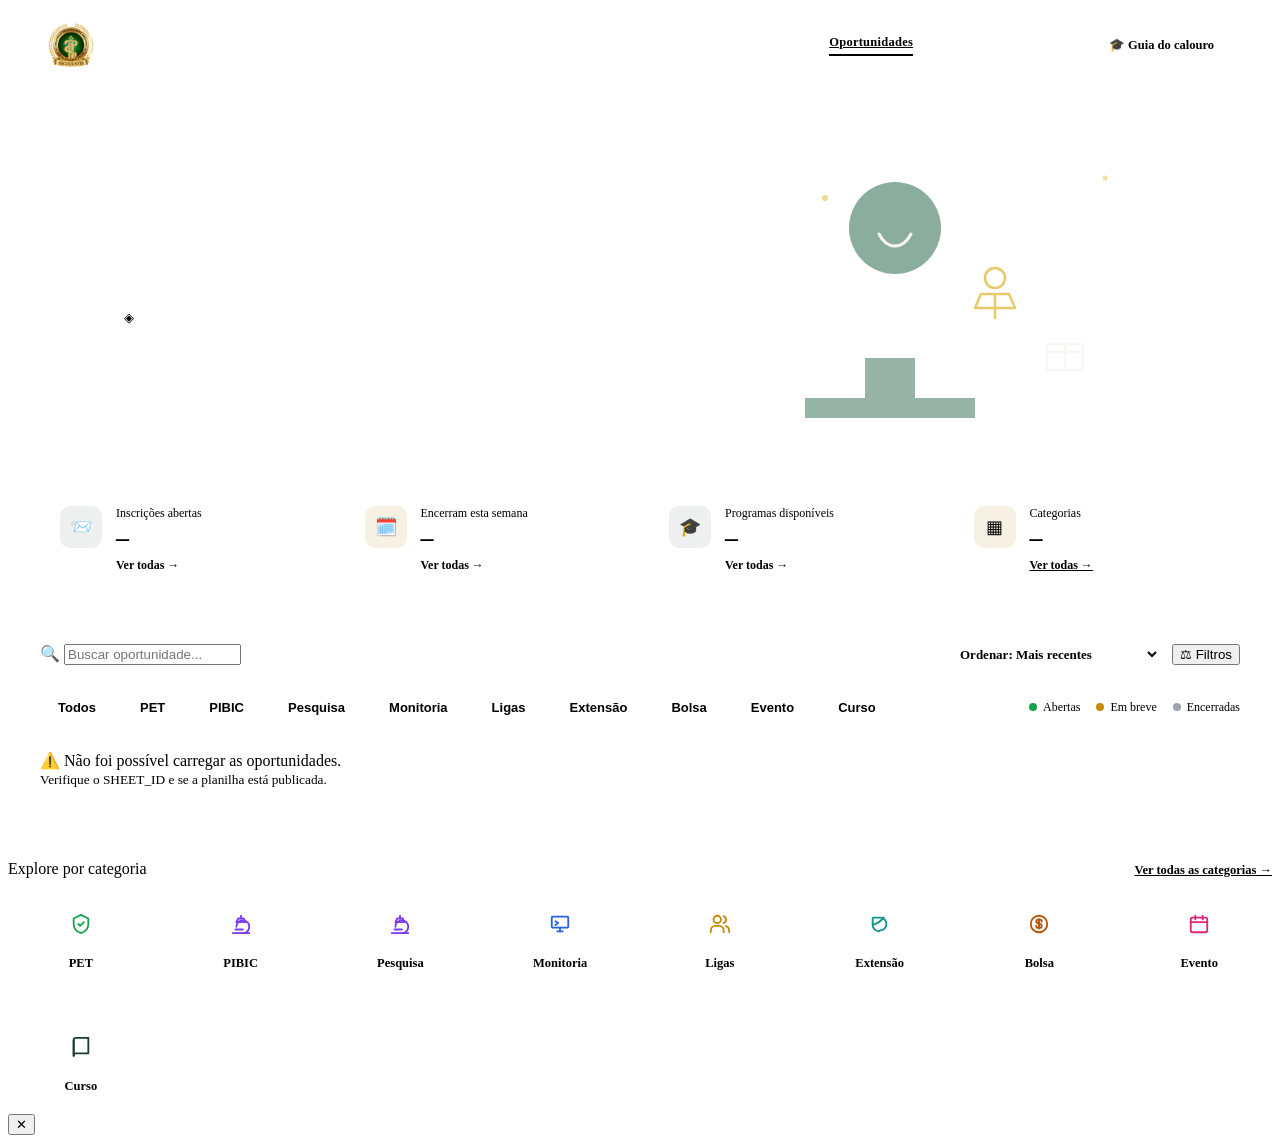
==== index.html @ e2563f4b "Rename oportunidades.html to index.html" ====
<!DOCTYPE html>
<html lang="pt-BR">
<head>
  <meta charset="UTF-8">
  <meta name="viewport" content="width=device-width, initial-scale=1.0">
  <title>Oportunidades – DAMAS</title>
  <link rel="preconnect" href="https://fonts.googleapis.com">
  <link href="https://fonts.googleapis.com/css2?family=Playfair+Display:wght@700&family=Inter:wght@400;500;600;700;800&display=swap" rel="stylesheet">
  <link rel="stylesheet" href="style.css">
  <link rel="stylesheet" href="oportunidades.css">
</head>
<body>

<!-- TOPO -->
<header class="topbar">
  <div class="topbar-marca">
    <img src="brasao.png" alt="Brasão DAMAS" class="topbar-logo-img">
    <div>
      <div class="topbar-nome">DIRETÓRIO ACADÊMICO<br>DE MEDICINA</div>
      <div class="topbar-sub">DR. ALEXANDRE SALES</div>
    </div>
  </div>
  <nav class="topbar-nav">
    <a href="#">Início</a>
    <a href="#">Sobre</a>
    <a href="#">Ligas</a>
    <a href="#">Monitoria</a>
    <a href="#">Extensão</a>
    <a href="#">Pesquisa</a>
    <a href="#">Eventos</a>
    <a href="#" class="ativo">Oportunidades</a>
    <a href="#">Contato</a>
  </nav>
  <button class="topbar-btn">🎓 Guia do calouro</button>
</header>

<!-- HERO -->
<section class="opp-hero">
  <div class="opp-hero-texto">
    <h1>Oportunidades</h1>
    <div class="opp-hero-linha"><span>◈</span></div>
    <p>Descubra oportunidades que impulsionam sua formação acadêmica. Encontre programas, processos seletivos e iniciativas para aprender, pesquisar, ensinar e transformar.</p>
  </div>
  <div class="opp-hero-arte" aria-hidden="true">
    <svg viewBox="0 0 420 320" class="opp-hero-svg">
      <circle cx="80" cy="60" r="3" fill="#E8C96A" opacity=".7"/>
      <circle cx="360" cy="40" r="2.5" fill="#E8C96A" opacity=".6"/>
      <circle cx="380" cy="140" r="2" fill="#fff" opacity=".4"/>
      <circle cx="40" cy="200" r="2" fill="#fff" opacity=".4"/>
      <path d="M60 260 h60 v-40 h50 v40 h60 v20 h-170 z" fill="#2D6A4F" opacity=".5"/>
      <g transform="translate(150,90)">
        <circle cx="0" cy="0" r="46" fill="#2D6A4F" opacity=".55"/>
        <path d="M-16 6c4 8 10 12 16 12s12-4 16-12" stroke="#F8F6F1" stroke-width="3" fill="none" stroke-linecap="round"/>
      </g>
      <g transform="translate(250,150)" stroke="#E8C96A" stroke-width="2.5" fill="none" stroke-linecap="round" stroke-linejoin="round">
        <path d="M0 30 V6 M-14 6 h28 M-14 6 l-6 14 h40 l-6-14"/>
        <circle cx="0" cy="-10" r="10"/>
      </g>
      <g transform="translate(320,220)" stroke="#F8F6F1" stroke-width="2.5" fill="none" stroke-linecap="round" stroke-linejoin="round" opacity=".85">
        <rect x="-18" y="-14" width="36" height="26" rx="2"/>
        <path d="M-18 -6 h36 M0 -14 v26"/>
      </g>
    </svg>
  </div>
</section>

<!-- ESTATÍSTICAS -->
<div class="opp-stats">
  <div class="opp-stat">
    <div class="opp-stat-icon opp-stat-icon--verde">📨</div>
    <div class="opp-stat-body">
      <div class="opp-stat-label">Inscrições abertas</div>
      <div class="opp-stat-valor" id="stat-abertas">–</div>
      <a class="opp-stat-link" onclick="filtrarStatusChip('aberto')">Ver todas →</a>
    </div>
  </div>
  <div class="opp-stat">
    <div class="opp-stat-icon opp-stat-icon--dourado">🗓️</div>
    <div class="opp-stat-body">
      <div class="opp-stat-label">Encerram esta semana</div>
      <div class="opp-stat-valor" id="stat-semana">–</div>
      <a class="opp-stat-link" onclick="filtrarStatusChip('aberto')">Ver todas →</a>
    </div>
  </div>
  <div class="opp-stat">
    <div class="opp-stat-icon opp-stat-icon--verde">🎓</div>
    <div class="opp-stat-body">
      <div class="opp-stat-label">Programas disponíveis</div>
      <div class="opp-stat-valor" id="stat-total">–</div>
      <a class="opp-stat-link" onclick="limparFiltros()">Ver todas →</a>
    </div>
  </div>
  <div class="opp-stat">
    <div class="opp-stat-icon opp-stat-icon--dourado">▦</div>
    <div class="opp-stat-body">
      <div class="opp-stat-label">Categorias</div>
      <div class="opp-stat-valor" id="stat-categorias">–</div>
      <a class="opp-stat-link" href="#opp-categorias">Ver todas →</a>
    </div>
  </div>
</div>

<!-- SEÇÃO PRINCIPAL -->
<section class="opp-section">

  <!-- BUSCA -->
  <div class="opp-busca-row">
    <div class="busca-wrap opp-busca-wrap">
      <span class="busca-icon">🔍</span>
      <input class="busca-input" id="opp-busca-input" type="text" placeholder="Buscar oportunidade..." oninput="filtrarOportunidades()">
    </div>
    <div class="opp-ordenar-wrap">
      <select id="opp-ordenar" class="opp-ordenar" onchange="filtrarOportunidades()">
        <option value="recentes">Ordenar: Mais recentes</option>
        <option value="prazo">Ordenar: Prazo mais próximo</option>
        <option value="az">Ordenar: A–Z</option>
      </select>
    </div>
    <button class="btn-filtros" id="opp-btn-filtros" onclick="alternarFiltrosAvancados()">
      ⚖ Filtros
    </button>
  </div>

  <!-- CHIPS DE CATEGORIA -->
  <div class="opp-chips-row">
    <div class="opp-chips" id="opp-chips"></div>
    <div class="opp-legenda">
      <span><i class="dot dot-aberto"></i>Abertas</span>
      <span><i class="dot dot-breve"></i>Em breve</span>
      <span><i class="dot dot-encerrado"></i>Encerradas</span>
    </div>
  </div>

  <!-- LISTA -->
  <div class="opp-lista" id="opp-lista">
    <div class="loading-wrap">
      <div class="spinner"></div>
      <span>Carregando oportunidades...</span>
    </div>
  </div>

  <!-- VER TODAS -->
  <div class="ver-todas-wrap" id="opp-ver-todas-wrap" style="display:none">
    <button class="btn-ver-todas" onclick="verTodasOportunidades()">Ver todas as oportunidades →</button>
  </div>

</section>

<!-- EXPLORAR POR CATEGORIA -->
<section class="acesso-section" id="opp-categorias">
  <div class="opp-categorias-topo">
    <div>
      <div class="acesso-titulo">Explore por categoria</div>
      <div class="acesso-linha"></div>
    </div>
    <a class="opp-categorias-link" href="#" onclick="limparFiltros();return false;">Ver todas as categorias →</a>
  </div>
  <div class="opp-categorias-grid" id="opp-categorias-grid"></div>
</section>

<!-- MODAL -->
<div class="modal-overlay" id="opp-modal-overlay" onclick="if(event.target===this)fecharModalOpp()">
  <div class="modal">
    <button class="modal-close" onclick="fecharModalOpp()">✕</button>
    <div id="opp-modal-content"></div>
  </div>
</div>

<script src="oportunidades.js"></script>
</body>
</html>
---- oportunidades.css ----
/* ============================================
   OPORTUNIDADES – DAMAS
   Usa as mesmas variáveis definidas em style.css
   (--verde, --dourado, --fundo, --branco, etc.)
============================================ */

/* ── TOPO / NAVEGAÇÃO ── */
.topbar {
  background: var(--verde);
  display: flex;
  align-items: center;
  justify-content: space-between;
  gap: 24px;
  padding: 14px 40px;
}
.topbar-marca { display: flex; align-items: center; gap: 12px; }
.topbar-logo-img { height: 46px; width: auto; flex-shrink: 0; }
.topbar-nome { font-family: var(--font-d); font-size: 12px; color: #fff; line-height: 1.25; }
.topbar-sub { font-size: 8px; color: rgba(255,255,255,.5); letter-spacing: .07em; margin-top: 2px; }
.topbar-nav { display: flex; align-items: center; gap: 26px; flex-wrap: wrap; }
.topbar-nav a {
  font-size: 12.5px; font-weight: 600; color: rgba(255,255,255,.65);
  letter-spacing: .02em; padding-bottom: 4px; border-bottom: 2px solid transparent;
  transition: color .15s, border-color .15s;
}
.topbar-nav a:hover { color: #fff; }
.topbar-nav a.ativo { color: var(--dourado); border-color: var(--dourado); }
.topbar-btn {
  flex-shrink: 0; display: flex; align-items: center; gap: 8px;
  background: var(--dourado); color: var(--verde);
  font-family: var(--font); font-size: 12.5px; font-weight: 700;
  border: none; border-radius: 8px; padding: 10px 18px; cursor: pointer;
  white-space: nowrap; transition: background .15s;
}
.topbar-btn:hover { background: var(--dourado-claro); }

/* ── HERO ── */
.opp-hero {
  background: var(--verde);
  display: grid;
  grid-template-columns: 1.15fr 1fr;
  align-items: center;
  gap: 40px;
  padding: 56px 60px 64px;
}
.opp-hero-texto h1 {
  font-family: var(--font-d); font-weight: 700;
  font-size: clamp(38px, 5vw, 56px); color: #fff; line-height: 1.05;
}
.opp-hero-linha { display: flex; align-items: center; gap: 10px; margin: 18px 0 20px; }
.opp-hero-linha::before { content: ''; width: 46px; height: 3px; background: var(--dourado); border-radius: 2px; }
.opp-hero-linha span { color: var(--dourado); font-size: 13px; }
.opp-hero-texto p { font-size: 15px; color: rgba(255,255,255,.75); line-height: 1.7; max-width: 460px; }
.opp-hero-arte { display: flex; align-items: center; justify-content: center; }
.opp-hero-svg { width: 100%; max-width: 420px; height: auto; }

/* ── ESTATÍSTICAS ── */
.opp-stats {
  max-width: 1200px; margin: -34px auto 0; position: relative; z-index: 2;
  display: grid; grid-template-columns: repeat(4, 1fr); gap: 18px;
  padding: 0 24px;
}
.opp-stat {
  background: var(--branco); border-radius: 14px; box-shadow: var(--sombra);
  padding: 18px 20px; display: flex; align-items: flex-start; gap: 14px;
}
.opp-stat-icon {
  width: 42px; height: 42px; border-radius: 10px; flex-shrink: 0;
  display: flex; align-items: center; justify-content: center; font-size: 18px;
}
.opp-stat-icon--verde { background: rgba(26,61,43,.08); }
.opp-stat-icon--dourado { background: rgba(201,168,76,.16); }
.opp-stat-label { font-size: 12px; color: var(--cinza1); font-weight: 500; }
.opp-stat-valor { font-size: 26px; font-weight: 800; color: var(--verde); line-height: 1.3; }
.opp-stat-link { font-size: 12px; font-weight: 700; color: var(--verde); cursor: pointer; }
.opp-stat-link:hover { color: var(--dourado); }

/* ── SEÇÃO PRINCIPAL ── */
.opp-section { max-width: 1200px; margin: 0 auto; padding: 44px 24px 72px; }

.opp-busca-row { display: flex; align-items: center; gap: 12px; margin-bottom: 18px; }
.opp-busca-wrap { flex: 1; }
.opp-ordenar-wrap { flex-shrink: 0; }
.opp-ordenar {
  padding: 11px 16px; border: 1.5px solid var(--cinza2); border-radius: 10px;
  background: var(--branco); font-family: var(--font); font-size: 13px;
  font-weight: 600; color: var(--texto); cursor: pointer; outline: none;
}
.opp-ordenar:hover { border-color: var(--verde); }

.opp-chips-row {
  display: flex; align-items: center; justify-content: space-between;
  gap: 20px; margin-bottom: 28px; flex-wrap: wrap;
}
.opp-chips { display: flex; gap: 8px; flex-wrap: wrap; }
.opp-chip {
  padding: 8px 18px; border-radius: 30px; font-size: 13px; font-weight: 600;
  cursor: pointer; border: 1.5px solid var(--cinza2); background: var(--branco);
  color: var(--cinza1); white-space: nowrap; transition: all .15s;
}
.opp-chip:hover { border-color: var(--verde); color: var(--verde); }
.opp-chip.ativa { background: var(--verde); color: var(--branco); border-color: var(--verde); }

.opp-legenda { display: flex; gap: 16px; font-size: 12px; color: var(--cinza1); flex-shrink: 0; }
.opp-legenda span { display: flex; align-items: center; gap: 6px; }
.dot { width: 8px; height: 8px; border-radius: 50%; display: inline-block; }
.dot-aberto { background: #16A34A; }
.dot-breve { background: #CA8A04; }
.dot-encerrado { background: #9CA3AF; }

/* ── LISTA DE OPORTUNIDADES ── */
.opp-lista { display: flex; flex-direction: column; gap: 16px; }

.opp-card {
  background: var(--branco); border-radius: var(--radius); box-shadow: var(--sombra);
  border-left: 5px solid var(--verde);
  display: grid; grid-template-columns: auto 1fr auto auto; align-items: center;
  gap: 22px; padding: 20px 24px; cursor: pointer; transition: transform .15s, box-shadow .15s;
}
.opp-card:hover { transform: translateY(-2px); box-shadow: 0 14px 40px rgba(26,61,43,.14); }

.opp-card-icone {
  width: 56px; height: 56px; border-radius: 50%; flex-shrink: 0;
  display: flex; align-items: center; justify-content: center;
  background: var(--fundo); border: 2px solid var(--cinza2);
}
.opp-card-icone svg { width: 24px; height: 24px; }
.opp-card-icone-label {
  position: absolute; margin-top: 40px; font-size: 9px; font-weight: 700;
  color: var(--cinza1); text-transform: uppercase; letter-spacing: .04em;
}
.opp-card-icone-col { display: flex; flex-direction: column; align-items: center; gap: 6px; width: 70px; }
.opp-card-icone-col span { font-size: 9.5px; font-weight: 700; color: var(--cinza1); text-transform: uppercase; letter-spacing: .04em; text-align: center; }

.opp-card-tag {
  display: inline-flex; align-items: center; gap: 5px; font-size: 10.5px; font-weight: 700;
  padding: 3px 10px 3px 8px; border-radius: 20px; margin-bottom: 6px; width: fit-content;
}
.tag-aberto { background: #DCFCE7; color: #15803D; }
.tag-breve  { background: #FEF3C7; color: #A16207; }
.tag-andamento { background: #DBEAFE; color: #1D4ED8; }
.tag-encerrado { background: #F3F4F6; color: #6B7280; }

.opp-card-titulo { font-size: 17px; font-weight: 700; color: var(--verde); margin-bottom: 2px; }
.opp-card-subtitulo { font-size: 12px; color: var(--cinza1); font-weight: 500; margin-bottom: 6px; }
.opp-card-desc { font-size: 12.5px; color: #444; line-height: 1.55; max-width: 480px; }

.opp-card-info { display: flex; flex-direction: column; gap: 8px; min-width: 150px; }
.opp-card-info-item { display: flex; align-items: flex-start; gap: 8px; font-size: 12.5px; color: #333; }
.opp-card-info-item small { display: block; font-size: 10.5px; color: var(--cinza1); font-weight: 600; }

.opp-card-acoes { display: flex; flex-direction: column; gap: 8px; min-width: 140px; }
.opp-btn-principal, .opp-btn-secundario {
  font-family: var(--font); font-size: 12.5px; font-weight: 700; border-radius: 8px;
  padding: 9px 14px; text-align: center; cursor: pointer; border: none; white-space: nowrap;
}
.opp-btn-principal { background: var(--verde); color: #fff; }
.opp-btn-principal:hover { background: var(--verde-md); }
.opp-btn-secundario { background: var(--branco); color: var(--verde); border: 1.5px solid var(--cinza2); }
.opp-btn-secundario:hover { border-color: var(--verde); }

.opp-card-seta { color: var(--cinza1); font-size: 20px; padding-left: 4px; }

/* ── CATEGORIAS EM DESTAQUE ── */
.opp-categorias-topo { display: flex; align-items: flex-end; justify-content: space-between; margin-bottom: 4px; }
.opp-categorias-link { font-size: 12.5px; font-weight: 600; color: var(--verde); }
.opp-categorias-link:hover { color: var(--dourado); }
.opp-categorias-grid { display: grid; grid-template-columns: repeat(8, 1fr); gap: 14px; }
.opp-categoria-card {
  background: var(--branco); border: 1.5px solid var(--cinza2); border-radius: 12px;
  padding: 20px 12px; display: flex; flex-direction: column; align-items: center; gap: 10px;
  text-align: center; cursor: pointer; transition: all .15s;
}
.opp-categoria-card:hover { border-color: var(--verde); transform: translateY(-2px); }
.opp-categoria-icon {
  width: 44px; height: 44px; border-radius: 10px; display: flex; align-items: center;
  justify-content: center; background: var(--fundo);
}
.opp-categoria-icon svg { width: 22px; height: 22px; }
.opp-categoria-nome { font-size: 12.5px; font-weight: 700; color: var(--verde); }

/* ── MODAL (reaproveita .modal / .modal-overlay de style.css) ── */
.opp-modal-header {
  display: flex; align-items: center; gap: 14px; padding: 26px 30px 0;
}
.opp-modal-icone {
  width: 58px; height: 58px; border-radius: 50%; flex-shrink: 0;
  display: flex; align-items: center; justify-content: center;
  background: var(--fundo); border: 2px solid var(--cinza2);
}
.opp-modal-icone svg { width: 26px; height: 26px; }

/* ── RESPONSIVO ── */
@media (max-width: 1100px) {
  .opp-categorias-grid { grid-template-columns: repeat(4, 1fr); }
}
@media (max-width: 980px) {
  .topbar { flex-wrap: wrap; }
  .topbar-nav { order: 3; width: 100%; justify-content: flex-start; overflow-x: auto; gap: 18px; }
  .opp-hero { grid-template-columns: 1fr; text-align: center; padding: 44px 24px 56px; }
  .opp-hero-texto p { margin: 0 auto; }
  .opp-hero-linha { justify-content: center; }
  .opp-hero-linha::before { display: none; }
  .opp-hero-arte { display: none; }
  .opp-stats { grid-template-columns: repeat(2, 1fr); margin-top: -20px; }
  .opp-card { grid-template-columns: auto 1fr; }
  .opp-card-info, .opp-card-acoes { grid-column: 2; }
  .opp-card-seta { display: none; }
}
@media (max-width: 640px) {
  .opp-stats { grid-template-columns: 1fr; }
  .opp-categorias-grid { grid-template-columns: repeat(2, 1fr); }
  .opp-card { grid-template-columns: 1fr; }
  .opp-card-icone-col { flex-direction: row; width: auto; }
}
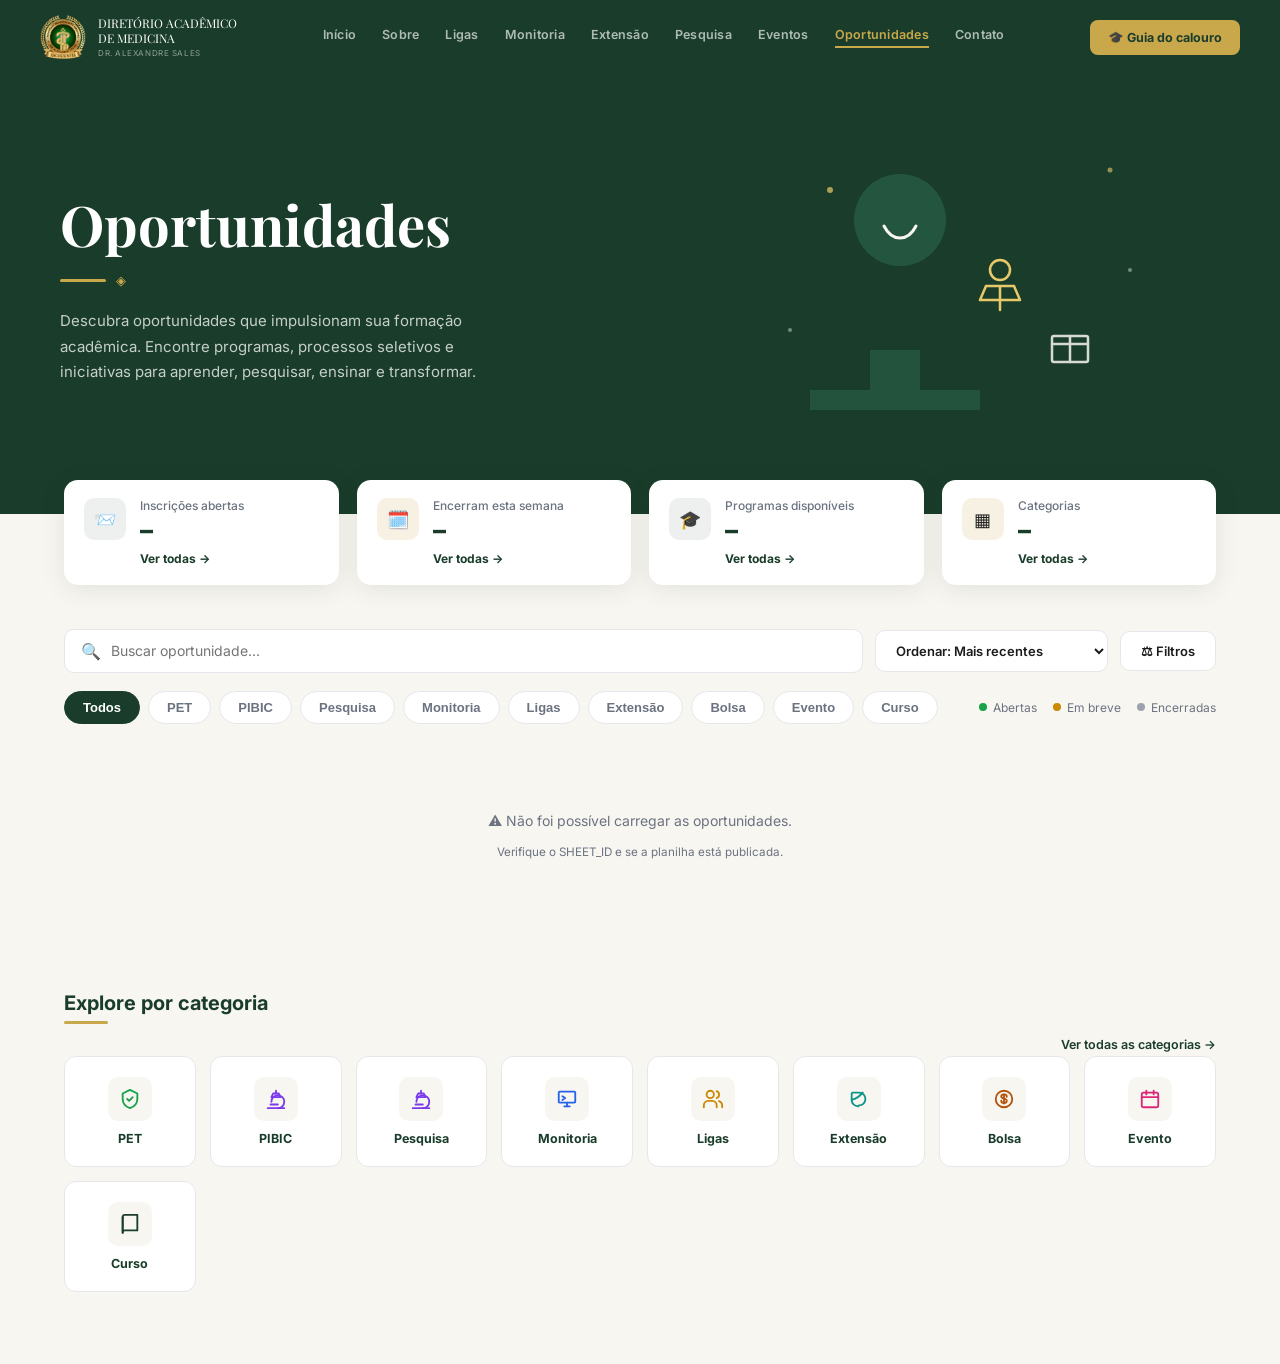
==== commit e3eb1b3b: "Add files via upload" ====
--- a/index.html
+++ b/index.html
@@ -7,7 +7,6 @@
   <link rel="preconnect" href="https://fonts.googleapis.com">
   <link href="https://fonts.googleapis.com/css2?family=Playfair+Display:wght@700&family=Inter:wght@400;500;600;700;800&display=swap" rel="stylesheet">
   <link rel="stylesheet" href="style.css">
-  <link rel="stylesheet" href="oportunidades.css">
 </head>
 <body>
 
@@ -166,6 +165,6 @@
   </div>
 </div>
 
-<script src="oportunidades.js"></script>
+<script src="script.js"></script>
 </body>
 </html>
--- a/style.css
+++ b/style.css
@@ -0,0 +1,513 @@
+*, *::before, *::after { box-sizing: border-box; margin: 0; padding: 0; }
+
+:root {
+  --verde: #1A3D2B;
+  --verde-md: #2D6A4F;
+  --dourado: #C9A84C;
+  --dourado-claro: #E8C96A;
+  --fundo: #F8F6F1;
+  --branco: #FFFFFF;
+  --cinza1: #6B7280;
+  --cinza2: #E5E7EB;
+  --texto: #1C1C1C;
+  --radius: 14px;
+  --sombra: 0 4px 24px rgba(26,61,43,.10);
+  --font: 'Inter', sans-serif;
+  --font-d: 'Playfair Display', serif;
+}
+
+body { font-family: var(--font); background: var(--fundo); color: var(--texto); overflow-x: hidden; }
+a { text-decoration: none; }
+
+/* ── BANNER ── */
+.banner {
+  background: var(--verde);
+  display: grid;
+  grid-template-columns: auto 1fr auto;
+  align-items: center;
+  gap: 28px;
+  padding: 20px 40px;
+}
+.banner-esquerda { display: flex; align-items: center; gap: 14px; }
+.banner-logo-img { height: 90px; width: auto; object-fit: contain; flex-shrink: 0; }
+.banner-logo-nome { font-family: var(--font-d); font-size: 17px; color: #fff; line-height: 1.2; }
+.banner-logo-sub { font-size: 9px; color: rgba(255,255,255,.55); letter-spacing: .07em; text-transform: uppercase; margin-top: 3px; }
+.banner-titulo { font-family: var(--font-d); font-size: clamp(22px,3vw,30px); color: #fff; line-height: 1.2; margin-bottom: 6px; }
+.banner-titulo span { color: var(--dourado); }
+.banner-desc { font-size: 13px; color: rgba(255,255,255,.7); line-height: 1.5; max-width: 420px; }
+.banner-card {
+  background: #fff;
+  border-radius: 12px;
+  padding: 14px 16px;
+  display: flex;
+  gap: 10px;
+  align-items: flex-start;
+  max-width: 210px;
+  flex-shrink: 0;
+}
+.banner-card-icon { font-size: 20px; flex-shrink: 0; }
+.banner-card-titulo { font-size: 13px; font-weight: 700; color: var(--verde); margin-bottom: 2px; }
+.banner-card-sub { font-size: 11px; color: var(--cinza1); line-height: 1.4; margin-bottom: 8px; }
+.banner-card-btn {
+  font-size: 11px; font-weight: 700; color: var(--verde);
+  background: none; border: 1.5px solid var(--verde);
+  border-radius: 6px; padding: 5px 10px; cursor: pointer;
+  white-space: nowrap; font-family: var(--font);
+}
+.banner-card-btn:hover { background: var(--verde); color: #fff; }
+
+/* ── BENEFÍCIOS ── */
+.beneficios {
+  background: var(--branco);
+  border-bottom: 1px solid var(--cinza2);
+  padding: 20px 80px;
+  display: flex;
+  justify-content: center;
+  gap: 56px;
+  flex-wrap: wrap;
+}
+.beneficio { display: flex; align-items: center; gap: 12px; }
+.beneficio-icon { font-size: 22px; }
+.beneficio-titulo { font-size: 13px; font-weight: 700; color: var(--verde); }
+.beneficio-sub { font-size: 11px; color: var(--cinza1); margin-top: 1px; }
+
+/* ── SEÇÃO PRINCIPAL ── */
+.ligas-section { max-width: 1200px; margin: 0 auto; padding: 48px 24px 80px; }
+
+/* ── BUSCA ── */
+.busca-row { display: flex; align-items: center; gap: 12px; margin-bottom: 20px; }
+.busca-wrap {
+  flex: 1; display: flex; align-items: center; gap: 10px;
+  background: var(--branco); border: 1.5px solid var(--cinza2);
+  border-radius: 10px; padding: 11px 16px;
+}
+.busca-wrap:focus-within { border-color: var(--verde); }
+.busca-icon { color: var(--cinza1); }
+.busca-input { border: none; background: none; font-family: var(--font); font-size: 14px; color: var(--texto); outline: none; width: 100%; }
+.btn-filtros {
+  display: flex; align-items: center; gap: 8px;
+  padding: 11px 20px; border: 1.5px solid var(--cinza2);
+  border-radius: 10px; background: var(--branco);
+  font-family: var(--font); font-size: 13px; font-weight: 600;
+  color: var(--texto); cursor: pointer; white-space: nowrap;
+}
+.btn-filtros:hover { border-color: var(--verde); color: var(--verde); }
+.btn-filtros.ativo { background: var(--verde); color: #fff; border-color: var(--verde); }
+
+/* ── PILLS ── */
+.areas-row { display: flex; gap: 8px; flex-wrap: wrap; margin-bottom: 36px; }
+.area-pill {
+  padding: 7px 18px; border-radius: 30px; font-size: 13px;
+  font-weight: 500; cursor: pointer; border: 1.5px solid var(--cinza2);
+  background: var(--branco); color: var(--cinza1);
+  transition: all .15s; white-space: nowrap;
+}
+.area-pill:hover { border-color: var(--verde); color: var(--verde); }
+.area-pill.ativa { background: var(--verde); color: var(--branco); border-color: var(--verde); font-weight: 600; }
+
+/* ── GRID ── */
+.ligas-grid { display: grid; grid-template-columns: repeat(4, 1fr); gap: 22px; }
+
+/* ── CARD ── */
+.liga-card {
+  background: var(--branco); border-radius: var(--radius);
+  box-shadow: var(--sombra); overflow: hidden;
+  display: flex; flex-direction: column;
+  transition: transform .2s, box-shadow .2s; cursor: pointer;
+}
+.liga-card:hover { transform: translateY(-4px); box-shadow: 0 14px 40px rgba(26,61,43,.16); }
+
+.card-capa { height: 104px; position: relative; display: flex; align-items: center; justify-content: center; overflow: hidden; }
+.card-capa-bg { position: absolute; inset: 0; background-size: cover; background-position: center; }
+.card-capa-overlay { position: absolute; inset: 0; background: linear-gradient(160deg, rgba(255,255,255,.08), rgba(0,0,0,.18)); }
+.card-capa-wave { position: absolute; bottom: -1px; left: 0; width: 100%; height: 26px; display: block; }
+.card-logo-wrap {
+  position: relative; z-index: 2;
+  width: 54px; height: 54px;
+  background: rgba(255,255,255,.08); border-radius: 50%;
+  border: 2px solid rgba(255,255,255,.75);
+  display: flex; align-items: center; justify-content: center;
+}
+.card-logo-icon { font-size: 24px; }
+
+.card-body { padding: 16px 16px 14px; flex: 1; display: flex; flex-direction: column; }
+.card-sigla { font-size: 19px; font-weight: 800; color: var(--verde); margin-bottom: 2px; letter-spacing: .01em; }
+.card-nome { font-size: 11px; color: var(--cinza1); margin-bottom: 9px; font-weight: 500; line-height: 1.4; }
+.card-desc { font-size: 12px; color: #444; line-height: 1.6; margin-bottom: 12px; flex: 1; }
+.card-meta { display: flex; flex-direction: column; gap: 5px; margin-bottom: 10px; }
+.card-meta-item { display: flex; align-items: center; gap: 6px; font-size: 11px; color: var(--cinza1); }
+
+.card-status {
+  display: inline-flex; align-items: center; gap: 6px;
+  font-size: 11.5px; font-weight: 700;
+  margin-bottom: 12px; width: fit-content;
+  background: none; padding: 0;
+}
+.status-aberto { color: #16A34A; }
+.status-aberto::before { content: '●'; color: #16A34A; font-size: 9px; }
+.status-breve { color: #CA8A04; }
+.status-breve::before { content: '●'; color: #CA8A04; font-size: 9px; }
+.status-encerrado { color: #9CA3AF; }
+.status-encerrado::before { content: '●'; color: #9CA3AF; font-size: 9px; }
+
+.card-btn {
+  display: flex; align-items: center; justify-content: center; gap: 6px;
+  padding: 10px; border-radius: 8px; background: var(--verde);
+  color: var(--branco); font-family: var(--font); font-size: 13px;
+  font-weight: 600; border: none; cursor: pointer; transition: background .15s;
+}
+.card-btn:hover { background: var(--verde-md); }
+
+/* ── VER TODAS ── */
+.ver-todas-wrap { text-align: center; margin-top: 36px; }
+.btn-ver-todas {
+  display: inline-flex; align-items: center; gap: 8px;
+  padding: 13px 32px; border-radius: 10px;
+  border: 1.5px solid var(--cinza2); background: var(--branco);
+  font-family: var(--font); font-size: 14px; font-weight: 600;
+  color: var(--verde); cursor: pointer; transition: all .15s;
+}
+.btn-ver-todas:hover { border-color: var(--verde); background: var(--verde); color: var(--branco); }
+
+/* ── CTA ── */
+.cta-outer { padding: 0 24px 60px; }
+.cta-section {
+  background: var(--verde); max-width: 1152px; margin: 0 auto;
+  border-radius: 16px; padding: 44px 60px;
+  display: flex; align-items: center; justify-content: space-between; gap: 32px;
+}
+.cta-brasao { width: 80px; flex-shrink: 0; }
+.cta-brasao img { width: 100%; opacity: .9; }
+.cta-texto { flex: 1; }
+.cta-titulo { font-family: var(--font-d); font-size: 26px; color: var(--branco); margin-bottom: 10px; }
+.cta-desc { font-size: 14px; color: rgba(255,255,255,.75); line-height: 1.65; max-width: 500px; }
+.cta-btn {
+  flex-shrink: 0; padding: 14px 28px; border-radius: 10px;
+  background: var(--dourado); color: var(--verde);
+  font-family: var(--font); font-size: 14px; font-weight: 700;
+  border: none; cursor: pointer; transition: background .15s; white-space: nowrap;
+}
+.cta-btn:hover { background: var(--dourado-claro); }
+
+/* ── ACESSO RÁPIDO ── */
+.acesso-section { max-width: 1200px; margin: 0 auto; padding: 0 24px 72px; }
+.acesso-titulo { font-size: 20px; font-weight: 700; color: var(--verde); margin-bottom: 6px; }
+.acesso-linha { width: 44px; height: 3px; background: var(--dourado); border-radius: 2px; margin-bottom: 28px; }
+.acesso-grid { display: grid; grid-template-columns: repeat(4, 1fr); gap: 20px; }
+.acesso-card { display: flex; flex-direction: column; gap: 6px; }
+.acesso-icon { font-size: 28px; margin-bottom: 4px; }
+.acesso-card-titulo { font-size: 14px; font-weight: 700; color: var(--verde); }
+.acesso-card-desc { font-size: 12px; color: var(--cinza1); line-height: 1.5; }
+.acesso-link { display: inline-flex; align-items: center; gap: 4px; font-size: 13px; font-weight: 600; color: var(--verde); margin-top: 4px; }
+.acesso-link:hover { color: var(--dourado); }
+
+/* ── RODAPÉ ── */
+.footer { background: var(--verde); padding: 48px 80px 24px; }
+.footer-grid { display: grid; grid-template-columns: 1.5fr 1fr 1fr 1fr; gap: 40px; margin-bottom: 36px; }
+.footer-marca { display: flex; align-items: center; gap: 12px; margin-bottom: 12px; }
+.footer-marca-nome { font-family: var(--font-d); font-size: 14px; color: var(--branco); line-height: 1.3; }
+.footer-marca-sub { font-size: 10px; color: rgba(255,255,255,.45); letter-spacing: .06em; }
+.footer-col-titulo { font-size: 11px; font-weight: 700; letter-spacing: .1em; text-transform: uppercase; color: var(--dourado); margin-bottom: 14px; }
+.footer-link { display: block; font-size: 13px; color: rgba(255,255,255,.6); margin-bottom: 8px; }
+.footer-link:hover { color: var(--branco); }
+.footer-contato-item { font-size: 12px; color: rgba(255,255,255,.6); margin-bottom: 8px; }
+.footer-bottom { border-top: 1px solid rgba(255,255,255,.1); padding-top: 20px; display: flex; align-items: center; justify-content: space-between; flex-wrap: wrap; gap: 10px; }
+.footer-copy { font-size: 11px; color: rgba(255,255,255,.4); }
+.footer-social { display: flex; gap: 16px; font-size: 18px; }
+.footer-social a { color: rgba(255,255,255,.5); }
+.footer-social a:hover { color: var(--dourado); }
+
+/* ── MODAL ── */
+.modal-overlay {
+  position: fixed; inset: 0; background: rgba(0,0,0,.6); z-index: 1000;
+  display: none; align-items: flex-start; justify-content: center;
+  padding: 40px 20px; overflow-y: auto;
+}
+.modal-overlay.open { display: flex; }
+.modal { background: var(--branco); border-radius: 18px; max-width: 680px; width: 100%; position: relative; overflow: hidden; }
+.modal-capa { height: 190px; position: relative; display: flex; align-items: center; justify-content: center; }
+.modal-capa-bg { position: absolute; inset: 0; background-size: cover; background-position: center; }
+.modal-capa-overlay { position: absolute; inset: 0; background: linear-gradient(to bottom, rgba(0,0,0,.1), rgba(0,0,0,.65)); }
+.modal-close {
+  position: absolute; top: 14px; right: 14px; z-index: 10;
+  width: 32px; height: 32px; border-radius: 50%;
+  background: rgba(255,255,255,.2); border: none; color: #fff;
+  font-size: 16px; cursor: pointer; backdrop-filter: blur(4px);
+}
+.modal-logo-wrap {
+  position: relative; z-index: 2; width: 76px; height: 76px;
+  background: rgba(255,255,255,.15); border-radius: 50%;
+  border: 2px solid rgba(255,255,255,.4);
+  display: flex; align-items: center; justify-content: center;
+  backdrop-filter: blur(4px);
+}
+.modal-logo-icon { font-size: 36px; }
+.modal-body { padding: 26px 30px 30px; }
+.modal-sigla { font-size: 22px; font-weight: 700; color: var(--verde); }
+.modal-nome { font-size: 13px; color: var(--cinza1); font-weight: 500; margin-bottom: 14px; }
+.modal-desc { font-size: 14px; color: #444; line-height: 1.7; margin-bottom: 20px; }
+.modal-grid { display: grid; grid-template-columns: 1fr 1fr; gap: 12px; margin-bottom: 20px; }
+.modal-info-item { display: flex; flex-direction: column; gap: 2px; }
+.modal-info-label { font-size: 10px; font-weight: 700; text-transform: uppercase; letter-spacing: .08em; color: var(--cinza1); }
+.modal-info-value { font-size: 13px; color: var(--verde); font-weight: 600; }
+.modal-acoes { display: flex; gap: 8px; flex-wrap: wrap; }
+.modal-btn-principal {
+  flex: 1; padding: 13px; border-radius: 10px; background: var(--verde);
+  color: var(--branco); font-family: var(--font); font-size: 14px; font-weight: 700;
+  border: none; cursor: pointer; text-align: center;
+  display: flex; align-items: center; justify-content: center;
+}
+.modal-btn-principal:hover { background: var(--verde-md); }
+.modal-btn-sec {
+  padding: 13px 16px; border-radius: 10px; border: 1.5px solid var(--cinza2);
+  background: var(--branco); font-family: var(--font); font-size: 13px;
+  font-weight: 600; color: var(--verde); cursor: pointer;
+}
+.modal-btn-sec:hover { border-color: var(--verde); }
+
+/* ── LOADING ── */
+.loading-wrap {
+  grid-column: 1/-1; display: flex; flex-direction: column;
+  align-items: center; padding: 60px; gap: 16px;
+  color: var(--cinza1); font-size: 14px;
+}
+.spinner {
+  width: 36px; height: 36px;
+  border: 3px solid var(--cinza2); border-top-color: var(--verde);
+  border-radius: 50%; animation: spin .7s linear infinite;
+}
+@keyframes spin { to { transform: rotate(360deg); } }
+
+/* ── RESPONSIVO ── */
+@media (max-width: 1100px) { .ligas-grid { grid-template-columns: repeat(3,1fr); } }
+@media (max-width: 900px) {
+  .banner { grid-template-columns: 1fr; padding: 20px 24px; gap: 16px; }
+  .banner-card { display: none; }
+  .ligas-grid { grid-template-columns: repeat(2,1fr); }
+  .acesso-grid { grid-template-columns: repeat(2,1fr); }
+  .footer-grid { grid-template-columns: 1fr 1fr; }
+  .beneficios { padding: 16px 24px; gap: 28px; }
+  .cta-section { flex-direction: column; text-align: center; padding: 32px 24px; }
+  .cta-brasao { display: none; }
+  .footer { padding: 40px 24px 20px; }
+}
+@media (max-width: 560px) {
+  .ligas-grid { grid-template-columns: 1fr; }
+  .acesso-grid { grid-template-columns: 1fr; }
+  .footer-grid { grid-template-columns: 1fr; }
+}
+/* ============================================
+   OPORTUNIDADES – DAMAS
+   Usa as mesmas variáveis definidas em style.css
+   (--verde, --dourado, --fundo, --branco, etc.)
+============================================ */
+
+/* ── TOPO / NAVEGAÇÃO ── */
+.topbar {
+  background: var(--verde);
+  display: flex;
+  align-items: center;
+  justify-content: space-between;
+  gap: 24px;
+  padding: 14px 40px;
+}
+.topbar-marca { display: flex; align-items: center; gap: 12px; }
+.topbar-logo-img { height: 46px; width: auto; flex-shrink: 0; }
+.topbar-nome { font-family: var(--font-d); font-size: 12px; color: #fff; line-height: 1.25; }
+.topbar-sub { font-size: 8px; color: rgba(255,255,255,.5); letter-spacing: .07em; margin-top: 2px; }
+.topbar-nav { display: flex; align-items: center; gap: 26px; flex-wrap: wrap; }
+.topbar-nav a {
+  font-size: 12.5px; font-weight: 600; color: rgba(255,255,255,.65);
+  letter-spacing: .02em; padding-bottom: 4px; border-bottom: 2px solid transparent;
+  transition: color .15s, border-color .15s;
+}
+.topbar-nav a:hover { color: #fff; }
+.topbar-nav a.ativo { color: var(--dourado); border-color: var(--dourado); }
+.topbar-btn {
+  flex-shrink: 0; display: flex; align-items: center; gap: 8px;
+  background: var(--dourado); color: var(--verde);
+  font-family: var(--font); font-size: 12.5px; font-weight: 700;
+  border: none; border-radius: 8px; padding: 10px 18px; cursor: pointer;
+  white-space: nowrap; transition: background .15s;
+}
+.topbar-btn:hover { background: var(--dourado-claro); }
+
+/* ── HERO ── */
+.opp-hero {
+  background: var(--verde);
+  display: grid;
+  grid-template-columns: 1.15fr 1fr;
+  align-items: center;
+  gap: 40px;
+  padding: 56px 60px 64px;
+}
+.opp-hero-texto h1 {
+  font-family: var(--font-d); font-weight: 700;
+  font-size: clamp(38px, 5vw, 56px); color: #fff; line-height: 1.05;
+}
+.opp-hero-linha { display: flex; align-items: center; gap: 10px; margin: 18px 0 20px; }
+.opp-hero-linha::before { content: ''; width: 46px; height: 3px; background: var(--dourado); border-radius: 2px; }
+.opp-hero-linha span { color: var(--dourado); font-size: 13px; }
+.opp-hero-texto p { font-size: 15px; color: rgba(255,255,255,.75); line-height: 1.7; max-width: 460px; }
+.opp-hero-arte { display: flex; align-items: center; justify-content: center; }
+.opp-hero-svg { width: 100%; max-width: 420px; height: auto; }
+
+/* ── ESTATÍSTICAS ── */
+.opp-stats {
+  max-width: 1200px; margin: -34px auto 0; position: relative; z-index: 2;
+  display: grid; grid-template-columns: repeat(4, 1fr); gap: 18px;
+  padding: 0 24px;
+}
+.opp-stat {
+  background: var(--branco); border-radius: 14px; box-shadow: var(--sombra);
+  padding: 18px 20px; display: flex; align-items: flex-start; gap: 14px;
+}
+.opp-stat-icon {
+  width: 42px; height: 42px; border-radius: 10px; flex-shrink: 0;
+  display: flex; align-items: center; justify-content: center; font-size: 18px;
+}
+.opp-stat-icon--verde { background: rgba(26,61,43,.08); }
+.opp-stat-icon--dourado { background: rgba(201,168,76,.16); }
+.opp-stat-label { font-size: 12px; color: var(--cinza1); font-weight: 500; }
+.opp-stat-valor { font-size: 26px; font-weight: 800; color: var(--verde); line-height: 1.3; }
+.opp-stat-link { font-size: 12px; font-weight: 700; color: var(--verde); cursor: pointer; }
+.opp-stat-link:hover { color: var(--dourado); }
+
+/* ── SEÇÃO PRINCIPAL ── */
+.opp-section { max-width: 1200px; margin: 0 auto; padding: 44px 24px 72px; }
+
+.opp-busca-row { display: flex; align-items: center; gap: 12px; margin-bottom: 18px; }
+.opp-busca-wrap { flex: 1; }
+.opp-ordenar-wrap { flex-shrink: 0; }
+.opp-ordenar {
+  padding: 11px 16px; border: 1.5px solid var(--cinza2); border-radius: 10px;
+  background: var(--branco); font-family: var(--font); font-size: 13px;
+  font-weight: 600; color: var(--texto); cursor: pointer; outline: none;
+}
+.opp-ordenar:hover { border-color: var(--verde); }
+
+.opp-chips-row {
+  display: flex; align-items: center; justify-content: space-between;
+  gap: 20px; margin-bottom: 28px; flex-wrap: wrap;
+}
+.opp-chips { display: flex; gap: 8px; flex-wrap: wrap; }
+.opp-chip {
+  padding: 8px 18px; border-radius: 30px; font-size: 13px; font-weight: 600;
+  cursor: pointer; border: 1.5px solid var(--cinza2); background: var(--branco);
+  color: var(--cinza1); white-space: nowrap; transition: all .15s;
+}
+.opp-chip:hover { border-color: var(--verde); color: var(--verde); }
+.opp-chip.ativa { background: var(--verde); color: var(--branco); border-color: var(--verde); }
+
+.opp-legenda { display: flex; gap: 16px; font-size: 12px; color: var(--cinza1); flex-shrink: 0; }
+.opp-legenda span { display: flex; align-items: center; gap: 6px; }
+.dot { width: 8px; height: 8px; border-radius: 50%; display: inline-block; }
+.dot-aberto { background: #16A34A; }
+.dot-breve { background: #CA8A04; }
+.dot-encerrado { background: #9CA3AF; }
+
+/* ── LISTA DE OPORTUNIDADES ── */
+.opp-lista { display: flex; flex-direction: column; gap: 16px; }
+
+.opp-card {
+  background: var(--branco); border-radius: var(--radius); box-shadow: var(--sombra);
+  border-left: 5px solid var(--verde);
+  display: grid; grid-template-columns: auto 1fr auto auto; align-items: center;
+  gap: 22px; padding: 20px 24px; cursor: pointer; transition: transform .15s, box-shadow .15s;
+}
+.opp-card:hover { transform: translateY(-2px); box-shadow: 0 14px 40px rgba(26,61,43,.14); }
+
+.opp-card-icone {
+  width: 56px; height: 56px; border-radius: 50%; flex-shrink: 0;
+  display: flex; align-items: center; justify-content: center;
+  background: var(--fundo); border: 2px solid var(--cinza2);
+}
+.opp-card-icone svg { width: 24px; height: 24px; }
+.opp-card-icone-label {
+  position: absolute; margin-top: 40px; font-size: 9px; font-weight: 700;
+  color: var(--cinza1); text-transform: uppercase; letter-spacing: .04em;
+}
+.opp-card-icone-col { display: flex; flex-direction: column; align-items: center; gap: 6px; width: 70px; }
+.opp-card-icone-col span { font-size: 9.5px; font-weight: 700; color: var(--cinza1); text-transform: uppercase; letter-spacing: .04em; text-align: center; }
+
+.opp-card-tag {
+  display: inline-flex; align-items: center; gap: 5px; font-size: 10.5px; font-weight: 700;
+  padding: 3px 10px 3px 8px; border-radius: 20px; margin-bottom: 6px; width: fit-content;
+}
+.tag-aberto { background: #DCFCE7; color: #15803D; }
+.tag-breve  { background: #FEF3C7; color: #A16207; }
+.tag-andamento { background: #DBEAFE; color: #1D4ED8; }
+.tag-encerrado { background: #F3F4F6; color: #6B7280; }
+
+.opp-card-titulo { font-size: 17px; font-weight: 700; color: var(--verde); margin-bottom: 2px; }
+.opp-card-subtitulo { font-size: 12px; color: var(--cinza1); font-weight: 500; margin-bottom: 6px; }
+.opp-card-desc { font-size: 12.5px; color: #444; line-height: 1.55; max-width: 480px; }
+
+.opp-card-info { display: flex; flex-direction: column; gap: 8px; min-width: 150px; }
+.opp-card-info-item { display: flex; align-items: flex-start; gap: 8px; font-size: 12.5px; color: #333; }
+.opp-card-info-item small { display: block; font-size: 10.5px; color: var(--cinza1); font-weight: 600; }
+
+.opp-card-acoes { display: flex; flex-direction: column; gap: 8px; min-width: 140px; }
+.opp-btn-principal, .opp-btn-secundario {
+  font-family: var(--font); font-size: 12.5px; font-weight: 700; border-radius: 8px;
+  padding: 9px 14px; text-align: center; cursor: pointer; border: none; white-space: nowrap;
+}
+.opp-btn-principal { background: var(--verde); color: #fff; }
+.opp-btn-principal:hover { background: var(--verde-md); }
+.opp-btn-secundario { background: var(--branco); color: var(--verde); border: 1.5px solid var(--cinza2); }
+.opp-btn-secundario:hover { border-color: var(--verde); }
+
+.opp-card-seta { color: var(--cinza1); font-size: 20px; padding-left: 4px; }
+
+/* ── CATEGORIAS EM DESTAQUE ── */
+.opp-categorias-topo { display: flex; align-items: flex-end; justify-content: space-between; margin-bottom: 4px; }
+.opp-categorias-link { font-size: 12.5px; font-weight: 600; color: var(--verde); }
+.opp-categorias-link:hover { color: var(--dourado); }
+.opp-categorias-grid { display: grid; grid-template-columns: repeat(8, 1fr); gap: 14px; }
+.opp-categoria-card {
+  background: var(--branco); border: 1.5px solid var(--cinza2); border-radius: 12px;
+  padding: 20px 12px; display: flex; flex-direction: column; align-items: center; gap: 10px;
+  text-align: center; cursor: pointer; transition: all .15s;
+}
+.opp-categoria-card:hover { border-color: var(--verde); transform: translateY(-2px); }
+.opp-categoria-icon {
+  width: 44px; height: 44px; border-radius: 10px; display: flex; align-items: center;
+  justify-content: center; background: var(--fundo);
+}
+.opp-categoria-icon svg { width: 22px; height: 22px; }
+.opp-categoria-nome { font-size: 12.5px; font-weight: 700; color: var(--verde); }
+
+/* ── MODAL (reaproveita .modal / .modal-overlay de style.css) ── */
+.opp-modal-header {
+  display: flex; align-items: center; gap: 14px; padding: 26px 30px 0;
+}
+.opp-modal-icone {
+  width: 58px; height: 58px; border-radius: 50%; flex-shrink: 0;
+  display: flex; align-items: center; justify-content: center;
+  background: var(--fundo); border: 2px solid var(--cinza2);
+}
+.opp-modal-icone svg { width: 26px; height: 26px; }
+
+/* ── RESPONSIVO ── */
+@media (max-width: 1100px) {
+  .opp-categorias-grid { grid-template-columns: repeat(4, 1fr); }
+}
+@media (max-width: 980px) {
+  .topbar { flex-wrap: wrap; }
+  .topbar-nav { order: 3; width: 100%; justify-content: flex-start; overflow-x: auto; gap: 18px; }
+  .opp-hero { grid-template-columns: 1fr; text-align: center; padding: 44px 24px 56px; }
+  .opp-hero-texto p { margin: 0 auto; }
+  .opp-hero-linha { justify-content: center; }
+  .opp-hero-linha::before { display: none; }
+  .opp-hero-arte { display: none; }
+  .opp-stats { grid-template-columns: repeat(2, 1fr); margin-top: -20px; }
+  .opp-card { grid-template-columns: auto 1fr; }
+  .opp-card-info, .opp-card-acoes { grid-column: 2; }
+  .opp-card-seta { display: none; }
+}
+@media (max-width: 640px) {
+  .opp-stats { grid-template-columns: 1fr; }
+  .opp-categorias-grid { grid-template-columns: repeat(2, 1fr); }
+  .opp-card { grid-template-columns: 1fr; }
+  .opp-card-icone-col { flex-direction: row; width: auto; }
+}
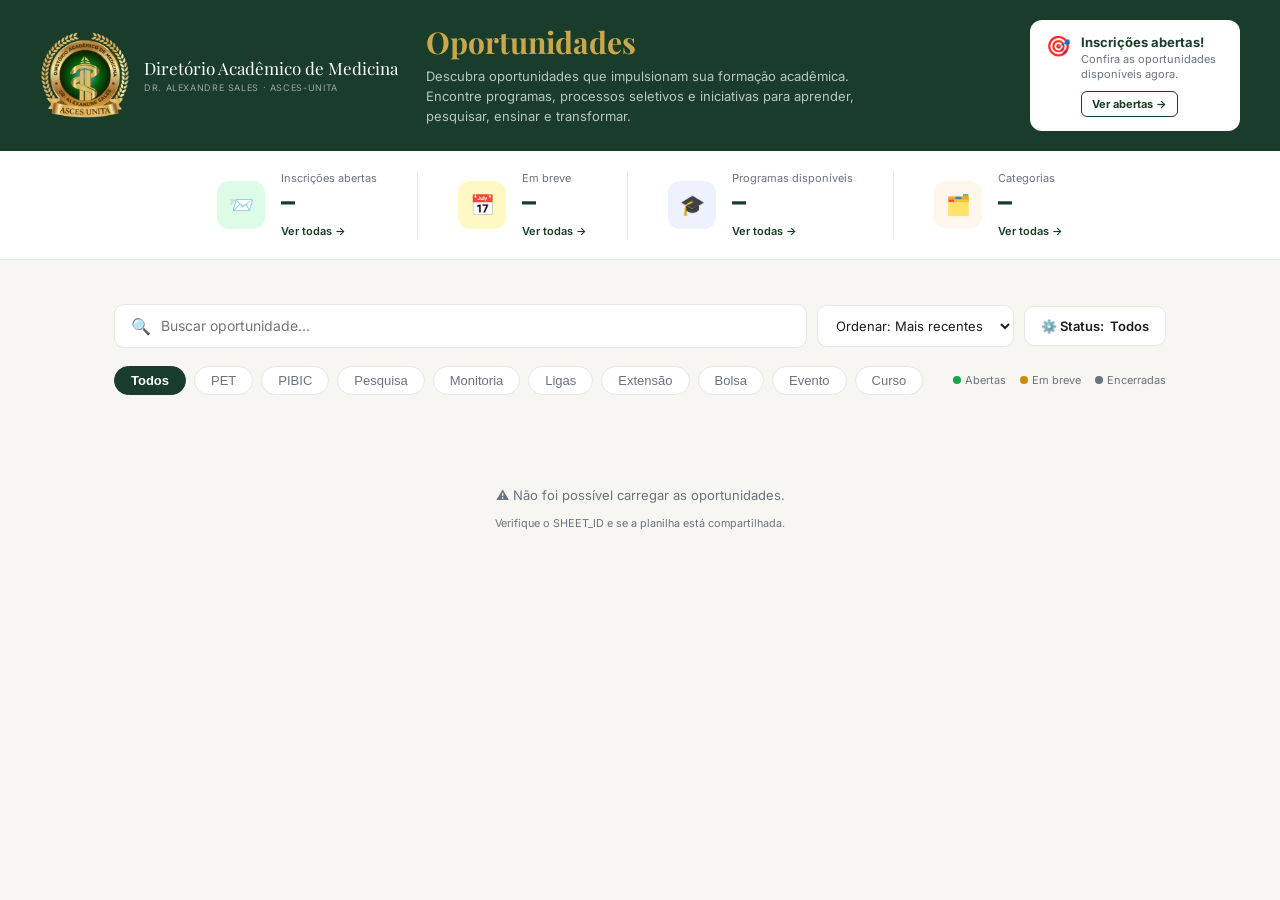
==== commit b74ede46: "Add files via upload" ====
--- a/index.html
+++ b/index.html
@@ -5,163 +5,123 @@
   <meta name="viewport" content="width=device-width, initial-scale=1.0">
   <title>Oportunidades – DAMAS</title>
   <link rel="preconnect" href="https://fonts.googleapis.com">
-  <link href="https://fonts.googleapis.com/css2?family=Playfair+Display:wght@700&family=Inter:wght@400;500;600;700;800&display=swap" rel="stylesheet">
+  <link href="https://fonts.googleapis.com/css2?family=Playfair+Display:wght@700&family=Inter:wght@400;500;600;700&display=swap" rel="stylesheet">
   <link rel="stylesheet" href="style.css">
 </head>
 <body>
 
-<!-- TOPO -->
-<header class="topbar">
-  <div class="topbar-marca">
-    <img src="brasao.png" alt="Brasão DAMAS" class="topbar-logo-img">
+<!-- HEADER -->
+<header class="header">
+  <div class="header-esquerda">
+    <img src="brasao.png" alt="Brasão DAMAS" class="header-logo-img">
     <div>
-      <div class="topbar-nome">DIRETÓRIO ACADÊMICO<br>DE MEDICINA</div>
-      <div class="topbar-sub">DR. ALEXANDRE SALES</div>
+      <div class="header-logo-nome">Diretório Acadêmico de Medicina</div>
+      <div class="header-logo-sub">DR. ALEXANDRE SALES · ASCES-UNITA</div>
     </div>
   </div>
-  <nav class="topbar-nav">
-    <a href="#">Início</a>
-    <a href="#">Sobre</a>
-    <a href="#">Ligas</a>
-    <a href="#">Monitoria</a>
-    <a href="#">Extensão</a>
-    <a href="#">Pesquisa</a>
-    <a href="#">Eventos</a>
-    <a href="#" class="ativo">Oportunidades</a>
-    <a href="#">Contato</a>
-  </nav>
-  <button class="topbar-btn">🎓 Guia do calouro</button>
+  <div class="header-centro">
+    <h1 class="header-titulo"><span>Oportunidades</span></h1>
+    <p class="header-desc">Descubra oportunidades que impulsionam sua formação acadêmica. Encontre programas, processos seletivos e iniciativas para aprender, pesquisar, ensinar e transformar.</p>
+  </div>
+  <div class="header-card">
+    <div class="header-card-icon">🎯</div>
+    <div>
+      <div class="header-card-titulo">Inscrições abertas!</div>
+      <div class="header-card-sub">Confira as oportunidades disponíveis agora.</div>
+      <button class="header-card-btn" onclick="filtrarStatus('Abertas')">Ver abertas →</button>
+    </div>
+  </div>
 </header>
 
-<!-- HERO -->
-<section class="opp-hero">
-  <div class="opp-hero-texto">
-    <h1>Oportunidades</h1>
-    <div class="opp-hero-linha"><span>◈</span></div>
-    <p>Descubra oportunidades que impulsionam sua formação acadêmica. Encontre programas, processos seletivos e iniciativas para aprender, pesquisar, ensinar e transformar.</p>
-  </div>
-  <div class="opp-hero-arte" aria-hidden="true">
-    <svg viewBox="0 0 420 320" class="opp-hero-svg">
-      <circle cx="80" cy="60" r="3" fill="#E8C96A" opacity=".7"/>
-      <circle cx="360" cy="40" r="2.5" fill="#E8C96A" opacity=".6"/>
-      <circle cx="380" cy="140" r="2" fill="#fff" opacity=".4"/>
-      <circle cx="40" cy="200" r="2" fill="#fff" opacity=".4"/>
-      <path d="M60 260 h60 v-40 h50 v40 h60 v20 h-170 z" fill="#2D6A4F" opacity=".5"/>
-      <g transform="translate(150,90)">
-        <circle cx="0" cy="0" r="46" fill="#2D6A4F" opacity=".55"/>
-        <path d="M-16 6c4 8 10 12 16 12s12-4 16-12" stroke="#F8F6F1" stroke-width="3" fill="none" stroke-linecap="round"/>
-      </g>
-      <g transform="translate(250,150)" stroke="#E8C96A" stroke-width="2.5" fill="none" stroke-linecap="round" stroke-linejoin="round">
-        <path d="M0 30 V6 M-14 6 h28 M-14 6 l-6 14 h40 l-6-14"/>
-        <circle cx="0" cy="-10" r="10"/>
-      </g>
-      <g transform="translate(320,220)" stroke="#F8F6F1" stroke-width="2.5" fill="none" stroke-linecap="round" stroke-linejoin="round" opacity=".85">
-        <rect x="-18" y="-14" width="36" height="26" rx="2"/>
-        <path d="M-18 -6 h36 M0 -14 v26"/>
-      </g>
-    </svg>
-  </div>
-</section>
-
-<!-- ESTATÍSTICAS -->
-<div class="opp-stats">
-  <div class="opp-stat">
-    <div class="opp-stat-icon opp-stat-icon--verde">📨</div>
-    <div class="opp-stat-body">
-      <div class="opp-stat-label">Inscrições abertas</div>
-      <div class="opp-stat-valor" id="stat-abertas">–</div>
-      <a class="opp-stat-link" onclick="filtrarStatusChip('aberto')">Ver todas →</a>
+<!-- CONTADORES -->
+<div class="contadores" id="contadores">
+  <div class="contador-item">
+    <div class="contador-icone" style="background:#DCFCE7;color:#14532D">📨</div>
+    <div>
+      <div class="contador-label">Inscrições abertas</div>
+      <div class="contador-num" id="cnt-abertas">–</div>
+      <button class="contador-link" onclick="filtrarStatus('Abertas')">Ver todas →</button>
     </div>
   </div>
-  <div class="opp-stat">
-    <div class="opp-stat-icon opp-stat-icon--dourado">🗓️</div>
-    <div class="opp-stat-body">
-      <div class="opp-stat-label">Encerram esta semana</div>
-      <div class="opp-stat-valor" id="stat-semana">–</div>
-      <a class="opp-stat-link" onclick="filtrarStatusChip('aberto')">Ver todas →</a>
+  <div class="contador-item">
+    <div class="contador-icone" style="background:#FEF9C3;color:#713F12">📅</div>
+    <div>
+      <div class="contador-label">Em breve</div>
+      <div class="contador-num" id="cnt-breve">–</div>
+      <button class="contador-link" onclick="filtrarStatus('Em breve')">Ver todas →</button>
     </div>
   </div>
-  <div class="opp-stat">
-    <div class="opp-stat-icon opp-stat-icon--verde">🎓</div>
-    <div class="opp-stat-body">
-      <div class="opp-stat-label">Programas disponíveis</div>
-      <div class="opp-stat-valor" id="stat-total">–</div>
-      <a class="opp-stat-link" onclick="limparFiltros()">Ver todas →</a>
+  <div class="contador-item">
+    <div class="contador-icone" style="background:#EEF2FF;color:#3730A3">🎓</div>
+    <div>
+      <div class="contador-label">Programas disponíveis</div>
+      <div class="contador-num" id="cnt-total">–</div>
+      <button class="contador-link" onclick="filtrarStatus('')">Ver todas →</button>
     </div>
   </div>
-  <div class="opp-stat">
-    <div class="opp-stat-icon opp-stat-icon--dourado">▦</div>
-    <div class="opp-stat-body">
-      <div class="opp-stat-label">Categorias</div>
-      <div class="opp-stat-valor" id="stat-categorias">–</div>
-      <a class="opp-stat-link" href="#opp-categorias">Ver todas →</a>
+  <div class="contador-item">
+    <div class="contador-icone" style="background:#FFF7ED;color:#9A3412">🗂️</div>
+    <div>
+      <div class="contador-label">Categorias</div>
+      <div class="contador-num" id="cnt-cats">–</div>
+      <button class="contador-link" onclick="filtrarStatus('')">Ver todas →</button>
     </div>
   </div>
 </div>
 
 <!-- SEÇÃO PRINCIPAL -->
-<section class="opp-section">
+<section class="oport-section">
 
-  <!-- BUSCA -->
-  <div class="opp-busca-row">
-    <div class="busca-wrap opp-busca-wrap">
+  <!-- BUSCA E ORDENAÇÃO -->
+  <div class="busca-row">
+    <div class="busca-wrap">
       <span class="busca-icon">🔍</span>
-      <input class="busca-input" id="opp-busca-input" type="text" placeholder="Buscar oportunidade..." oninput="filtrarOportunidades()">
+      <input class="busca-input" id="busca-input" type="text" placeholder="Buscar oportunidade..." oninput="filtrar()">
     </div>
-    <div class="opp-ordenar-wrap">
-      <select id="opp-ordenar" class="opp-ordenar" onchange="filtrarOportunidades()">
-        <option value="recentes">Ordenar: Mais recentes</option>
-        <option value="prazo">Ordenar: Prazo mais próximo</option>
-        <option value="az">Ordenar: A–Z</option>
-      </select>
-    </div>
-    <button class="btn-filtros" id="opp-btn-filtros" onclick="alternarFiltrosAvancados()">
-      ⚖ Filtros
-    </button>
+    <select class="select-ordem" id="select-ordem" onchange="filtrar()">
+      <option value="recentes">Ordenar: Mais recentes</option>
+      <option value="az">A → Z</option>
+      <option value="abertas">Abertas primeiro</option>
+    </select>
+    <button class="btn-filtros" id="btn-status" onclick="ciclarStatus()">⚙️ Status: <span id="label-status">Todos</span></button>
   </div>
 
-  <!-- CHIPS DE CATEGORIA -->
-  <div class="opp-chips-row">
-    <div class="opp-chips" id="opp-chips"></div>
-    <div class="opp-legenda">
-      <span><i class="dot dot-aberto"></i>Abertas</span>
-      <span><i class="dot dot-breve"></i>Em breve</span>
-      <span><i class="dot dot-encerrado"></i>Encerradas</span>
+  <!-- PILLS DE CATEGORIA -->
+  <div class="cats-row">
+    <button class="cat-pill ativa" onclick="filtrarCat(this,'')">Todos</button>
+    <button class="cat-pill" onclick="filtrarCat(this,'PET')">PET</button>
+    <button class="cat-pill" onclick="filtrarCat(this,'PIBIC')">PIBIC</button>
+    <button class="cat-pill" onclick="filtrarCat(this,'Pesquisa')">Pesquisa</button>
+    <button class="cat-pill" onclick="filtrarCat(this,'Monitoria')">Monitoria</button>
+    <button class="cat-pill" onclick="filtrarCat(this,'Liga')">Ligas</button>
+    <button class="cat-pill" onclick="filtrarCat(this,'Extensão')">Extensão</button>
+    <button class="cat-pill" onclick="filtrarCat(this,'Bolsa')">Bolsa</button>
+    <button class="cat-pill" onclick="filtrarCat(this,'Evento')">Evento</button>
+    <button class="cat-pill" onclick="filtrarCat(this,'Curso')">Curso</button>
+    <div class="status-legend">
+      <span class="leg-dot" style="background:#16A34A"></span> Abertas
+      <span class="leg-dot" style="background:#CA8A04;margin-left:10px"></span> Em breve
+      <span class="leg-dot" style="background:#6B7280;margin-left:10px"></span> Encerradas
     </div>
   </div>
 
   <!-- LISTA -->
-  <div class="opp-lista" id="opp-lista">
-    <div class="loading-wrap">
-      <div class="spinner"></div>
-      <span>Carregando oportunidades...</span>
-    </div>
+  <div class="oport-lista" id="oport-lista">
+    <div class="loading-wrap"><div class="spinner"></div><span>Carregando oportunidades...</span></div>
   </div>
 
   <!-- VER TODAS -->
-  <div class="ver-todas-wrap" id="opp-ver-todas-wrap" style="display:none">
-    <button class="btn-ver-todas" onclick="verTodasOportunidades()">Ver todas as oportunidades →</button>
+  <div class="ver-todas-wrap" id="ver-todas-wrap" style="display:none">
+    <button class="btn-ver-todas" onclick="verTodas()">Ver todas as oportunidades →</button>
   </div>
 
 </section>
 
-<!-- EXPLORAR POR CATEGORIA -->
-<section class="acesso-section" id="opp-categorias">
-  <div class="opp-categorias-topo">
-    <div>
-      <div class="acesso-titulo">Explore por categoria</div>
-      <div class="acesso-linha"></div>
-    </div>
-    <a class="opp-categorias-link" href="#" onclick="limparFiltros();return false;">Ver todas as categorias →</a>
-  </div>
-  <div class="opp-categorias-grid" id="opp-categorias-grid"></div>
-</section>
-
 <!-- MODAL -->
-<div class="modal-overlay" id="opp-modal-overlay" onclick="if(event.target===this)fecharModalOpp()">
+<div class="modal-overlay" id="modal-overlay" onclick="if(event.target===this)fecharModal()">
   <div class="modal">
-    <button class="modal-close" onclick="fecharModalOpp()">✕</button>
-    <div id="opp-modal-content"></div>
+    <button class="modal-close" onclick="fecharModal()">✕</button>
+    <div id="modal-content"></div>
   </div>
 </div>
 
--- a/style.css
+++ b/style.css
@@ -1,513 +1,141 @@
 *, *::before, *::after { box-sizing: border-box; margin: 0; padding: 0; }
+:root {
+  --verde: #1A3D2B; --verde-md: #2D6A4F; --dourado: #C9A84C;
+  --fundo: #F8F6F1; --branco: #FFFFFF; --cinza1: #6B7280; --cinza2: #E5E7EB;
+  --texto: #1C1C1C; --radius: 12px; --sombra: 0 2px 16px rgba(26,61,43,.09);
+  --font: 'Inter', sans-serif; --font-d: 'Playfair Display', serif;
+}
+body { font-family: var(--font); background: var(--fundo); color: var(--texto); overflow-x: hidden; }
+a { text-decoration: none; color: inherit; }
 
-:root {
-  --verde: #1A3D2B;
-  --verde-md: #2D6A4F;
-  --dourado: #C9A84C;
-  --dourado-claro: #E8C96A;
-  --fundo: #F8F6F1;
-  --branco: #FFFFFF;
-  --cinza1: #6B7280;
-  --cinza2: #E5E7EB;
-  --texto: #1C1C1C;
-  --radius: 14px;
-  --sombra: 0 4px 24px rgba(26,61,43,.10);
-  --font: 'Inter', sans-serif;
-  --font-d: 'Playfair Display', serif;
-}
+/* HEADER */
+.header { background: var(--verde); display: grid; grid-template-columns: auto 1fr auto; align-items: center; gap: 28px; padding: 20px 40px; }
+.header-esquerda { display: flex; align-items: center; gap: 14px; }
+.header-logo-img { height: 90px; width: auto; object-fit: contain; flex-shrink: 0; }
+.header-logo-nome { font-family: var(--font-d); font-size: 17px; color: #fff; line-height: 1.2; }
+.header-logo-sub { font-size: 9px; color: rgba(255,255,255,.55); letter-spacing: .07em; text-transform: uppercase; margin-top: 3px; }
+.header-titulo { font-family: var(--font-d); font-size: clamp(22px,3vw,30px); color: #fff; line-height: 1.2; margin-bottom: 6px; }
+.header-titulo span { color: var(--dourado); }
+.header-desc { font-size: 13px; color: rgba(255,255,255,.7); line-height: 1.55; max-width: 440px; }
+.header-card { background: #fff; border-radius: 12px; padding: 14px 16px; display: flex; gap: 10px; align-items: flex-start; max-width: 210px; flex-shrink: 0; }
+.header-card-icon { font-size: 20px; flex-shrink: 0; }
+.header-card-titulo { font-size: 13px; font-weight: 700; color: var(--verde); margin-bottom: 2px; }
+.header-card-sub { font-size: 11px; color: var(--cinza1); line-height: 1.4; margin-bottom: 8px; }
+.header-card-btn { font-size: 11px; font-weight: 700; color: var(--verde); background: none; border: 1.5px solid var(--verde); border-radius: 6px; padding: 5px 10px; cursor: pointer; white-space: nowrap; font-family: var(--font); }
+.header-card-btn:hover { background: var(--verde); color: #fff; }
 
-body { font-family: var(--font); background: var(--fundo); color: var(--texto); overflow-x: hidden; }
-a { text-decoration: none; }
+/* CONTADORES */
+.contadores { background: var(--branco); border-bottom: 1px solid var(--cinza2); padding: 20px 80px; display: flex; justify-content: center; gap: 0; }
+.contador-item { display: flex; align-items: center; gap: 16px; padding: 0 40px; border-right: 1px solid var(--cinza2); }
+.contador-item:last-child { border-right: none; }
+.contador-icone { width: 48px; height: 48px; border-radius: 12px; display: flex; align-items: center; justify-content: center; font-size: 20px; flex-shrink: 0; }
+.contador-label { font-size: 11px; color: var(--cinza1); margin-bottom: 2px; }
+.contador-num { font-size: 28px; font-weight: 700; color: var(--verde); line-height: 1; margin-bottom: 4px; }
+.contador-link { font-size: 11px; font-weight: 600; color: var(--verde); background: none; border: none; cursor: pointer; padding: 0; font-family: var(--font); }
+.contador-link:hover { color: var(--dourado); }
 
-/* ── BANNER ── */
-.banner {
-  background: var(--verde);
-  display: grid;
-  grid-template-columns: auto 1fr auto;
-  align-items: center;
-  gap: 28px;
-  padding: 20px 40px;
-}
-.banner-esquerda { display: flex; align-items: center; gap: 14px; }
-.banner-logo-img { height: 90px; width: auto; object-fit: contain; flex-shrink: 0; }
-.banner-logo-nome { font-family: var(--font-d); font-size: 17px; color: #fff; line-height: 1.2; }
-.banner-logo-sub { font-size: 9px; color: rgba(255,255,255,.55); letter-spacing: .07em; text-transform: uppercase; margin-top: 3px; }
-.banner-titulo { font-family: var(--font-d); font-size: clamp(22px,3vw,30px); color: #fff; line-height: 1.2; margin-bottom: 6px; }
-.banner-titulo span { color: var(--dourado); }
-.banner-desc { font-size: 13px; color: rgba(255,255,255,.7); line-height: 1.5; max-width: 420px; }
-.banner-card {
-  background: #fff;
-  border-radius: 12px;
-  padding: 14px 16px;
-  display: flex;
-  gap: 10px;
-  align-items: flex-start;
-  max-width: 210px;
-  flex-shrink: 0;
-}
-.banner-card-icon { font-size: 20px; flex-shrink: 0; }
-.banner-card-titulo { font-size: 13px; font-weight: 700; color: var(--verde); margin-bottom: 2px; }
-.banner-card-sub { font-size: 11px; color: var(--cinza1); line-height: 1.4; margin-bottom: 8px; }
-.banner-card-btn {
-  font-size: 11px; font-weight: 700; color: var(--verde);
-  background: none; border: 1.5px solid var(--verde);
-  border-radius: 6px; padding: 5px 10px; cursor: pointer;
-  white-space: nowrap; font-family: var(--font);
-}
-.banner-card-btn:hover { background: var(--verde); color: #fff; }
+/* SEÇÃO */
+.oport-section { max-width: 1100px; margin: 0 auto; padding: 44px 24px 80px; }
 
-/* ── BENEFÍCIOS ── */
-.beneficios {
-  background: var(--branco);
-  border-bottom: 1px solid var(--cinza2);
-  padding: 20px 80px;
-  display: flex;
-  justify-content: center;
-  gap: 56px;
-  flex-wrap: wrap;
-}
-.beneficio { display: flex; align-items: center; gap: 12px; }
-.beneficio-icon { font-size: 22px; }
-.beneficio-titulo { font-size: 13px; font-weight: 700; color: var(--verde); }
-.beneficio-sub { font-size: 11px; color: var(--cinza1); margin-top: 1px; }
-
-/* ── SEÇÃO PRINCIPAL ── */
-.ligas-section { max-width: 1200px; margin: 0 auto; padding: 48px 24px 80px; }
-
-/* ── BUSCA ── */
-.busca-row { display: flex; align-items: center; gap: 12px; margin-bottom: 20px; }
-.busca-wrap {
-  flex: 1; display: flex; align-items: center; gap: 10px;
-  background: var(--branco); border: 1.5px solid var(--cinza2);
-  border-radius: 10px; padding: 11px 16px;
-}
+/* BUSCA */
+.busca-row { display: flex; align-items: center; gap: 10px; margin-bottom: 18px; flex-wrap: wrap; }
+.busca-wrap { flex: 1; display: flex; align-items: center; gap: 10px; background: var(--branco); border: 1.5px solid var(--cinza2); border-radius: 10px; padding: 11px 16px; min-width: 200px; }
 .busca-wrap:focus-within { border-color: var(--verde); }
 .busca-icon { color: var(--cinza1); }
 .busca-input { border: none; background: none; font-family: var(--font); font-size: 14px; color: var(--texto); outline: none; width: 100%; }
-.btn-filtros {
-  display: flex; align-items: center; gap: 8px;
-  padding: 11px 20px; border: 1.5px solid var(--cinza2);
-  border-radius: 10px; background: var(--branco);
-  font-family: var(--font); font-size: 13px; font-weight: 600;
-  color: var(--texto); cursor: pointer; white-space: nowrap;
-}
+.select-ordem { font-family: var(--font); font-size: 13px; color: var(--texto); border: 1.5px solid var(--cinza2); border-radius: 10px; padding: 11px 14px; background: var(--branco); cursor: pointer; outline: none; }
+.btn-filtros { display: flex; align-items: center; gap: 6px; padding: 11px 16px; border: 1.5px solid var(--cinza2); border-radius: 10px; background: var(--branco); font-family: var(--font); font-size: 13px; font-weight: 600; color: var(--texto); cursor: pointer; white-space: nowrap; transition: all .15s; }
 .btn-filtros:hover { border-color: var(--verde); color: var(--verde); }
 .btn-filtros.ativo { background: var(--verde); color: #fff; border-color: var(--verde); }
 
-/* ── PILLS ── */
-.areas-row { display: flex; gap: 8px; flex-wrap: wrap; margin-bottom: 36px; }
-.area-pill {
-  padding: 7px 18px; border-radius: 30px; font-size: 13px;
-  font-weight: 500; cursor: pointer; border: 1.5px solid var(--cinza2);
-  background: var(--branco); color: var(--cinza1);
-  transition: all .15s; white-space: nowrap;
+/* PILLS */
+.cats-row { display: flex; align-items: center; gap: 8px; flex-wrap: wrap; margin-bottom: 32px; }
+.cat-pill { padding: 6px 16px; border-radius: 30px; font-size: 13px; font-weight: 500; cursor: pointer; border: 1.5px solid var(--cinza2); background: var(--branco); color: var(--cinza1); transition: all .15s; white-space: nowrap; }
+.cat-pill:hover { border-color: var(--verde); color: var(--verde); }
+.cat-pill.ativa { background: var(--verde); color: var(--branco); border-color: var(--verde); font-weight: 600; }
+.status-legend { display: flex; align-items: center; font-size: 11px; color: var(--cinza1); margin-left: auto; gap: 4px; }
+.leg-dot { width: 8px; height: 8px; border-radius: 50%; display: inline-block; }
+
+/* LISTA */
+.oport-lista { display: flex; flex-direction: column; gap: 14px; }
+
+/* CARD DE OPORTUNIDADE */
+.oport-card {
+  background: var(--branco);
+  border-radius: var(--radius);
+  box-shadow: var(--sombra);
+  border-left: 4px solid var(--verde);
+  display: grid;
+  grid-template-columns: 80px 1fr auto auto;
+  align-items: center;
+  gap: 20px;
+  padding: 20px 24px;
+  cursor: pointer;
+  transition: transform .18s, box-shadow .18s;
 }
-.area-pill:hover { border-color: var(--verde); color: var(--verde); }
-.area-pill.ativa { background: var(--verde); color: var(--branco); border-color: var(--verde); font-weight: 600; }
+.oport-card:hover { transform: translateX(3px); box-shadow: 0 6px 28px rgba(26,61,43,.13); }
 
-/* ── GRID ── */
-.ligas-grid { display: grid; grid-template-columns: repeat(4, 1fr); gap: 22px; }
+.card-img-wrap { width: 72px; height: 72px; border-radius: 10px; overflow: hidden; background: #E8F0EB; display: flex; align-items: center; justify-content: center; font-size: 32px; flex-shrink: 0; }
+.card-img-wrap img { width: 100%; height: 100%; object-fit: cover; }
 
-/* ── CARD ── */
-.liga-card {
-  background: var(--branco); border-radius: var(--radius);
-  box-shadow: var(--sombra); overflow: hidden;
-  display: flex; flex-direction: column;
-  transition: transform .2s, box-shadow .2s; cursor: pointer;
-}
-.liga-card:hover { transform: translateY(-4px); box-shadow: 0 14px 40px rgba(26,61,43,.16); }
+.card-info { min-width: 0; }
+.card-status-tag { display: inline-flex; align-items: center; gap: 5px; font-size: 10px; font-weight: 700; letter-spacing: .08em; text-transform: uppercase; padding: 3px 9px; border-radius: 20px; margin-bottom: 6px; }
+.card-titulo { font-size: 17px; font-weight: 700; color: var(--verde); margin-bottom: 2px; line-height: 1.3; }
+.card-subtitulo { font-size: 12px; color: var(--cinza1); margin-bottom: 8px; }
+.card-desc { font-size: 13px; color: #444; line-height: 1.6; }
 
-.card-capa { height: 104px; position: relative; display: flex; align-items: center; justify-content: center; overflow: hidden; }
-.card-capa-bg { position: absolute; inset: 0; background-size: cover; background-position: center; }
-.card-capa-overlay { position: absolute; inset: 0; background: linear-gradient(160deg, rgba(255,255,255,.08), rgba(0,0,0,.18)); }
-.card-capa-wave { position: absolute; bottom: -1px; left: 0; width: 100%; height: 26px; display: block; }
-.card-logo-wrap {
-  position: relative; z-index: 2;
-  width: 54px; height: 54px;
-  background: rgba(255,255,255,.08); border-radius: 50%;
-  border: 2px solid rgba(255,255,255,.75);
-  display: flex; align-items: center; justify-content: center;
-}
-.card-logo-icon { font-size: 24px; }
+.card-detalhes { display: flex; flex-direction: column; gap: 8px; min-width: 160px; flex-shrink: 0; }
+.card-det-item { display: flex; align-items: center; gap: 8px; font-size: 12px; color: var(--cinza1); }
 
-.card-body { padding: 16px 16px 14px; flex: 1; display: flex; flex-direction: column; }
-.card-sigla { font-size: 19px; font-weight: 800; color: var(--verde); margin-bottom: 2px; letter-spacing: .01em; }
-.card-nome { font-size: 11px; color: var(--cinza1); margin-bottom: 9px; font-weight: 500; line-height: 1.4; }
-.card-desc { font-size: 12px; color: #444; line-height: 1.6; margin-bottom: 12px; flex: 1; }
-.card-meta { display: flex; flex-direction: column; gap: 5px; margin-bottom: 10px; }
-.card-meta-item { display: flex; align-items: center; gap: 6px; font-size: 11px; color: var(--cinza1); }
+.card-acoes { display: flex; flex-direction: column; gap: 8px; min-width: 140px; flex-shrink: 0; }
+.btn-saiba { padding: 10px 16px; border-radius: 8px; background: var(--verde); color: #fff; font-family: var(--font); font-size: 13px; font-weight: 700; border: none; cursor: pointer; text-align: center; transition: background .15s; white-space: nowrap; }
+.btn-saiba:hover { background: var(--verde-md); }
+.btn-edital { padding: 9px 16px; border-radius: 8px; border: 1.5px solid var(--cinza2); background: var(--branco); color: var(--verde); font-family: var(--font); font-size: 13px; font-weight: 600; cursor: pointer; text-align: center; transition: all .15s; white-space: nowrap; }
+.btn-edital:hover { border-color: var(--verde); }
+.card-seta { color: var(--cinza2); font-size: 18px; flex-shrink: 0; }
+.oport-card:hover .card-seta { color: var(--verde); }
 
-.card-status {
-  display: inline-flex; align-items: center; gap: 6px;
-  font-size: 11.5px; font-weight: 700;
-  margin-bottom: 12px; width: fit-content;
-  background: none; padding: 0;
-}
-.status-aberto { color: #16A34A; }
-.status-aberto::before { content: '●'; color: #16A34A; font-size: 9px; }
-.status-breve { color: #CA8A04; }
-.status-breve::before { content: '●'; color: #CA8A04; font-size: 9px; }
-.status-encerrado { color: #9CA3AF; }
-.status-encerrado::before { content: '●'; color: #9CA3AF; font-size: 9px; }
+/* VER TODAS */
+.ver-todas-wrap { text-align: center; margin-top: 32px; }
+.btn-ver-todas { display: inline-flex; align-items: center; gap: 8px; padding: 13px 32px; border-radius: 10px; border: 1.5px solid var(--cinza2); background: var(--branco); font-family: var(--font); font-size: 14px; font-weight: 600; color: var(--verde); cursor: pointer; transition: all .15s; }
+.btn-ver-todas:hover { border-color: var(--verde); background: var(--verde); color: #fff; }
 
-.card-btn {
-  display: flex; align-items: center; justify-content: center; gap: 6px;
-  padding: 10px; border-radius: 8px; background: var(--verde);
-  color: var(--branco); font-family: var(--font); font-size: 13px;
-  font-weight: 600; border: none; cursor: pointer; transition: background .15s;
-}
-.card-btn:hover { background: var(--verde-md); }
+/* LOADING */
+.loading-wrap { display: flex; flex-direction: column; align-items: center; padding: 60px; gap: 14px; color: var(--cinza1); font-size: 13px; }
+.spinner { width: 32px; height: 32px; border: 3px solid var(--cinza2); border-top-color: var(--verde); border-radius: 50%; animation: spin .7s linear infinite; }
+@keyframes spin { to { transform: rotate(360deg); } }
 
-/* ── VER TODAS ── */
-.ver-todas-wrap { text-align: center; margin-top: 36px; }
-.btn-ver-todas {
-  display: inline-flex; align-items: center; gap: 8px;
-  padding: 13px 32px; border-radius: 10px;
-  border: 1.5px solid var(--cinza2); background: var(--branco);
-  font-family: var(--font); font-size: 14px; font-weight: 600;
-  color: var(--verde); cursor: pointer; transition: all .15s;
-}
-.btn-ver-todas:hover { border-color: var(--verde); background: var(--verde); color: var(--branco); }
-
-/* ── CTA ── */
-.cta-outer { padding: 0 24px 60px; }
-.cta-section {
-  background: var(--verde); max-width: 1152px; margin: 0 auto;
-  border-radius: 16px; padding: 44px 60px;
-  display: flex; align-items: center; justify-content: space-between; gap: 32px;
-}
-.cta-brasao { width: 80px; flex-shrink: 0; }
-.cta-brasao img { width: 100%; opacity: .9; }
-.cta-texto { flex: 1; }
-.cta-titulo { font-family: var(--font-d); font-size: 26px; color: var(--branco); margin-bottom: 10px; }
-.cta-desc { font-size: 14px; color: rgba(255,255,255,.75); line-height: 1.65; max-width: 500px; }
-.cta-btn {
-  flex-shrink: 0; padding: 14px 28px; border-radius: 10px;
-  background: var(--dourado); color: var(--verde);
-  font-family: var(--font); font-size: 14px; font-weight: 700;
-  border: none; cursor: pointer; transition: background .15s; white-space: nowrap;
-}
-.cta-btn:hover { background: var(--dourado-claro); }
-
-/* ── ACESSO RÁPIDO ── */
-.acesso-section { max-width: 1200px; margin: 0 auto; padding: 0 24px 72px; }
-.acesso-titulo { font-size: 20px; font-weight: 700; color: var(--verde); margin-bottom: 6px; }
-.acesso-linha { width: 44px; height: 3px; background: var(--dourado); border-radius: 2px; margin-bottom: 28px; }
-.acesso-grid { display: grid; grid-template-columns: repeat(4, 1fr); gap: 20px; }
-.acesso-card { display: flex; flex-direction: column; gap: 6px; }
-.acesso-icon { font-size: 28px; margin-bottom: 4px; }
-.acesso-card-titulo { font-size: 14px; font-weight: 700; color: var(--verde); }
-.acesso-card-desc { font-size: 12px; color: var(--cinza1); line-height: 1.5; }
-.acesso-link { display: inline-flex; align-items: center; gap: 4px; font-size: 13px; font-weight: 600; color: var(--verde); margin-top: 4px; }
-.acesso-link:hover { color: var(--dourado); }
-
-/* ── RODAPÉ ── */
-.footer { background: var(--verde); padding: 48px 80px 24px; }
-.footer-grid { display: grid; grid-template-columns: 1.5fr 1fr 1fr 1fr; gap: 40px; margin-bottom: 36px; }
-.footer-marca { display: flex; align-items: center; gap: 12px; margin-bottom: 12px; }
-.footer-marca-nome { font-family: var(--font-d); font-size: 14px; color: var(--branco); line-height: 1.3; }
-.footer-marca-sub { font-size: 10px; color: rgba(255,255,255,.45); letter-spacing: .06em; }
-.footer-col-titulo { font-size: 11px; font-weight: 700; letter-spacing: .1em; text-transform: uppercase; color: var(--dourado); margin-bottom: 14px; }
-.footer-link { display: block; font-size: 13px; color: rgba(255,255,255,.6); margin-bottom: 8px; }
-.footer-link:hover { color: var(--branco); }
-.footer-contato-item { font-size: 12px; color: rgba(255,255,255,.6); margin-bottom: 8px; }
-.footer-bottom { border-top: 1px solid rgba(255,255,255,.1); padding-top: 20px; display: flex; align-items: center; justify-content: space-between; flex-wrap: wrap; gap: 10px; }
-.footer-copy { font-size: 11px; color: rgba(255,255,255,.4); }
-.footer-social { display: flex; gap: 16px; font-size: 18px; }
-.footer-social a { color: rgba(255,255,255,.5); }
-.footer-social a:hover { color: var(--dourado); }
-
-/* ── MODAL ── */
-.modal-overlay {
-  position: fixed; inset: 0; background: rgba(0,0,0,.6); z-index: 1000;
-  display: none; align-items: flex-start; justify-content: center;
-  padding: 40px 20px; overflow-y: auto;
-}
+/* MODAL */
+.modal-overlay { position: fixed; inset: 0; background: rgba(0,0,0,.55); z-index: 1000; display: none; align-items: center; justify-content: center; padding: 24px; }
 .modal-overlay.open { display: flex; }
-.modal { background: var(--branco); border-radius: 18px; max-width: 680px; width: 100%; position: relative; overflow: hidden; }
-.modal-capa { height: 190px; position: relative; display: flex; align-items: center; justify-content: center; }
-.modal-capa-bg { position: absolute; inset: 0; background-size: cover; background-position: center; }
-.modal-capa-overlay { position: absolute; inset: 0; background: linear-gradient(to bottom, rgba(0,0,0,.1), rgba(0,0,0,.65)); }
-.modal-close {
-  position: absolute; top: 14px; right: 14px; z-index: 10;
-  width: 32px; height: 32px; border-radius: 50%;
-  background: rgba(255,255,255,.2); border: none; color: #fff;
-  font-size: 16px; cursor: pointer; backdrop-filter: blur(4px);
-}
-.modal-logo-wrap {
-  position: relative; z-index: 2; width: 76px; height: 76px;
-  background: rgba(255,255,255,.15); border-radius: 50%;
-  border: 2px solid rgba(255,255,255,.4);
-  display: flex; align-items: center; justify-content: center;
-  backdrop-filter: blur(4px);
-}
-.modal-logo-icon { font-size: 36px; }
-.modal-body { padding: 26px 30px 30px; }
-.modal-sigla { font-size: 22px; font-weight: 700; color: var(--verde); }
-.modal-nome { font-size: 13px; color: var(--cinza1); font-weight: 500; margin-bottom: 14px; }
+.modal { background: var(--branco); border-radius: 16px; max-width: 580px; width: 100%; position: relative; overflow: hidden; max-height: 90vh; overflow-y: auto; }
+.modal-capa { height: 160px; background: #E8F0EB; background-size: cover; background-position: center; display: flex; align-items: center; justify-content: center; font-size: 56px; }
+.modal-close { position: absolute; top: 12px; right: 12px; z-index: 10; width: 30px; height: 30px; border-radius: 50%; background: rgba(0,0,0,.25); border: none; color: #fff; font-size: 14px; cursor: pointer; }
+.modal-body { padding: 24px 28px 28px; }
+.modal-status { display: inline-flex; align-items: center; gap: 5px; font-size: 10px; font-weight: 700; letter-spacing: .08em; text-transform: uppercase; padding: 3px 9px; border-radius: 20px; margin-bottom: 10px; }
+.modal-titulo { font-size: 22px; font-weight: 700; color: var(--verde); margin-bottom: 4px; line-height: 1.25; }
+.modal-subtitulo { font-size: 13px; color: var(--cinza1); margin-bottom: 14px; }
 .modal-desc { font-size: 14px; color: #444; line-height: 1.7; margin-bottom: 20px; }
 .modal-grid { display: grid; grid-template-columns: 1fr 1fr; gap: 12px; margin-bottom: 20px; }
-.modal-info-item { display: flex; flex-direction: column; gap: 2px; }
+.modal-info { display: flex; flex-direction: column; gap: 2px; }
 .modal-info-label { font-size: 10px; font-weight: 700; text-transform: uppercase; letter-spacing: .08em; color: var(--cinza1); }
-.modal-info-value { font-size: 13px; color: var(--verde); font-weight: 600; }
+.modal-info-value { font-size: 13px; font-weight: 600; color: var(--verde); }
 .modal-acoes { display: flex; gap: 8px; flex-wrap: wrap; }
-.modal-btn-principal {
-  flex: 1; padding: 13px; border-radius: 10px; background: var(--verde);
-  color: var(--branco); font-family: var(--font); font-size: 14px; font-weight: 700;
-  border: none; cursor: pointer; text-align: center;
-  display: flex; align-items: center; justify-content: center;
+.modal-btn-p { flex: 1; padding: 13px; border-radius: 10px; background: var(--verde); color: #fff; font-family: var(--font); font-size: 14px; font-weight: 700; border: none; cursor: pointer; text-align: center; }
+.modal-btn-p:hover { background: var(--verde-md); }
+.modal-btn-s { padding: 13px 16px; border-radius: 10px; border: 1.5px solid var(--cinza2); background: var(--branco); font-family: var(--font); font-size: 13px; font-weight: 600; color: var(--verde); cursor: pointer; }
+.modal-btn-s:hover { border-color: var(--verde); }
+
+/* RESPONSIVO */
+@media (max-width: 900px) {
+  .header { grid-template-columns: 1fr; padding: 20px 24px; gap: 14px; }
+  .header-card { display: none; }
+  .contadores { padding: 16px 24px; flex-wrap: wrap; gap: 16px; }
+  .contador-item { border-right: none; padding: 0; }
+  .oport-card { grid-template-columns: 60px 1fr; }
+  .card-detalhes, .card-acoes, .card-seta { display: none; }
 }
-.modal-btn-principal:hover { background: var(--verde-md); }
-.modal-btn-sec {
-  padding: 13px 16px; border-radius: 10px; border: 1.5px solid var(--cinza2);
-  background: var(--branco); font-family: var(--font); font-size: 13px;
-  font-weight: 600; color: var(--verde); cursor: pointer;
+@media (max-width: 540px) {
+  .oport-card { grid-template-columns: 1fr; }
+  .card-img-wrap { display: none; }
 }
-.modal-btn-sec:hover { border-color: var(--verde); }
-
-/* ── LOADING ── */
-.loading-wrap {
-  grid-column: 1/-1; display: flex; flex-direction: column;
-  align-items: center; padding: 60px; gap: 16px;
-  color: var(--cinza1); font-size: 14px;
-}
-.spinner {
-  width: 36px; height: 36px;
-  border: 3px solid var(--cinza2); border-top-color: var(--verde);
-  border-radius: 50%; animation: spin .7s linear infinite;
-}
-@keyframes spin { to { transform: rotate(360deg); } }
-
-/* ── RESPONSIVO ── */
-@media (max-width: 1100px) { .ligas-grid { grid-template-columns: repeat(3,1fr); } }
-@media (max-width: 900px) {
-  .banner { grid-template-columns: 1fr; padding: 20px 24px; gap: 16px; }
-  .banner-card { display: none; }
-  .ligas-grid { grid-template-columns: repeat(2,1fr); }
-  .acesso-grid { grid-template-columns: repeat(2,1fr); }
-  .footer-grid { grid-template-columns: 1fr 1fr; }
-  .beneficios { padding: 16px 24px; gap: 28px; }
-  .cta-section { flex-direction: column; text-align: center; padding: 32px 24px; }
-  .cta-brasao { display: none; }
-  .footer { padding: 40px 24px 20px; }
-}
-@media (max-width: 560px) {
-  .ligas-grid { grid-template-columns: 1fr; }
-  .acesso-grid { grid-template-columns: 1fr; }
-  .footer-grid { grid-template-columns: 1fr; }
-}
-/* ============================================
-   OPORTUNIDADES – DAMAS
-   Usa as mesmas variáveis definidas em style.css
-   (--verde, --dourado, --fundo, --branco, etc.)
-============================================ */
-
-/* ── TOPO / NAVEGAÇÃO ── */
-.topbar {
-  background: var(--verde);
-  display: flex;
-  align-items: center;
-  justify-content: space-between;
-  gap: 24px;
-  padding: 14px 40px;
-}
-.topbar-marca { display: flex; align-items: center; gap: 12px; }
-.topbar-logo-img { height: 46px; width: auto; flex-shrink: 0; }
-.topbar-nome { font-family: var(--font-d); font-size: 12px; color: #fff; line-height: 1.25; }
-.topbar-sub { font-size: 8px; color: rgba(255,255,255,.5); letter-spacing: .07em; margin-top: 2px; }
-.topbar-nav { display: flex; align-items: center; gap: 26px; flex-wrap: wrap; }
-.topbar-nav a {
-  font-size: 12.5px; font-weight: 600; color: rgba(255,255,255,.65);
-  letter-spacing: .02em; padding-bottom: 4px; border-bottom: 2px solid transparent;
-  transition: color .15s, border-color .15s;
-}
-.topbar-nav a:hover { color: #fff; }
-.topbar-nav a.ativo { color: var(--dourado); border-color: var(--dourado); }
-.topbar-btn {
-  flex-shrink: 0; display: flex; align-items: center; gap: 8px;
-  background: var(--dourado); color: var(--verde);
-  font-family: var(--font); font-size: 12.5px; font-weight: 700;
-  border: none; border-radius: 8px; padding: 10px 18px; cursor: pointer;
-  white-space: nowrap; transition: background .15s;
-}
-.topbar-btn:hover { background: var(--dourado-claro); }
-
-/* ── HERO ── */
-.opp-hero {
-  background: var(--verde);
-  display: grid;
-  grid-template-columns: 1.15fr 1fr;
-  align-items: center;
-  gap: 40px;
-  padding: 56px 60px 64px;
-}
-.opp-hero-texto h1 {
-  font-family: var(--font-d); font-weight: 700;
-  font-size: clamp(38px, 5vw, 56px); color: #fff; line-height: 1.05;
-}
-.opp-hero-linha { display: flex; align-items: center; gap: 10px; margin: 18px 0 20px; }
-.opp-hero-linha::before { content: ''; width: 46px; height: 3px; background: var(--dourado); border-radius: 2px; }
-.opp-hero-linha span { color: var(--dourado); font-size: 13px; }
-.opp-hero-texto p { font-size: 15px; color: rgba(255,255,255,.75); line-height: 1.7; max-width: 460px; }
-.opp-hero-arte { display: flex; align-items: center; justify-content: center; }
-.opp-hero-svg { width: 100%; max-width: 420px; height: auto; }
-
-/* ── ESTATÍSTICAS ── */
-.opp-stats {
-  max-width: 1200px; margin: -34px auto 0; position: relative; z-index: 2;
-  display: grid; grid-template-columns: repeat(4, 1fr); gap: 18px;
-  padding: 0 24px;
-}
-.opp-stat {
-  background: var(--branco); border-radius: 14px; box-shadow: var(--sombra);
-  padding: 18px 20px; display: flex; align-items: flex-start; gap: 14px;
-}
-.opp-stat-icon {
-  width: 42px; height: 42px; border-radius: 10px; flex-shrink: 0;
-  display: flex; align-items: center; justify-content: center; font-size: 18px;
-}
-.opp-stat-icon--verde { background: rgba(26,61,43,.08); }
-.opp-stat-icon--dourado { background: rgba(201,168,76,.16); }
-.opp-stat-label { font-size: 12px; color: var(--cinza1); font-weight: 500; }
-.opp-stat-valor { font-size: 26px; font-weight: 800; color: var(--verde); line-height: 1.3; }
-.opp-stat-link { font-size: 12px; font-weight: 700; color: var(--verde); cursor: pointer; }
-.opp-stat-link:hover { color: var(--dourado); }
-
-/* ── SEÇÃO PRINCIPAL ── */
-.opp-section { max-width: 1200px; margin: 0 auto; padding: 44px 24px 72px; }
-
-.opp-busca-row { display: flex; align-items: center; gap: 12px; margin-bottom: 18px; }
-.opp-busca-wrap { flex: 1; }
-.opp-ordenar-wrap { flex-shrink: 0; }
-.opp-ordenar {
-  padding: 11px 16px; border: 1.5px solid var(--cinza2); border-radius: 10px;
-  background: var(--branco); font-family: var(--font); font-size: 13px;
-  font-weight: 600; color: var(--texto); cursor: pointer; outline: none;
-}
-.opp-ordenar:hover { border-color: var(--verde); }
-
-.opp-chips-row {
-  display: flex; align-items: center; justify-content: space-between;
-  gap: 20px; margin-bottom: 28px; flex-wrap: wrap;
-}
-.opp-chips { display: flex; gap: 8px; flex-wrap: wrap; }
-.opp-chip {
-  padding: 8px 18px; border-radius: 30px; font-size: 13px; font-weight: 600;
-  cursor: pointer; border: 1.5px solid var(--cinza2); background: var(--branco);
-  color: var(--cinza1); white-space: nowrap; transition: all .15s;
-}
-.opp-chip:hover { border-color: var(--verde); color: var(--verde); }
-.opp-chip.ativa { background: var(--verde); color: var(--branco); border-color: var(--verde); }
-
-.opp-legenda { display: flex; gap: 16px; font-size: 12px; color: var(--cinza1); flex-shrink: 0; }
-.opp-legenda span { display: flex; align-items: center; gap: 6px; }
-.dot { width: 8px; height: 8px; border-radius: 50%; display: inline-block; }
-.dot-aberto { background: #16A34A; }
-.dot-breve { background: #CA8A04; }
-.dot-encerrado { background: #9CA3AF; }
-
-/* ── LISTA DE OPORTUNIDADES ── */
-.opp-lista { display: flex; flex-direction: column; gap: 16px; }
-
-.opp-card {
-  background: var(--branco); border-radius: var(--radius); box-shadow: var(--sombra);
-  border-left: 5px solid var(--verde);
-  display: grid; grid-template-columns: auto 1fr auto auto; align-items: center;
-  gap: 22px; padding: 20px 24px; cursor: pointer; transition: transform .15s, box-shadow .15s;
-}
-.opp-card:hover { transform: translateY(-2px); box-shadow: 0 14px 40px rgba(26,61,43,.14); }
-
-.opp-card-icone {
-  width: 56px; height: 56px; border-radius: 50%; flex-shrink: 0;
-  display: flex; align-items: center; justify-content: center;
-  background: var(--fundo); border: 2px solid var(--cinza2);
-}
-.opp-card-icone svg { width: 24px; height: 24px; }
-.opp-card-icone-label {
-  position: absolute; margin-top: 40px; font-size: 9px; font-weight: 700;
-  color: var(--cinza1); text-transform: uppercase; letter-spacing: .04em;
-}
-.opp-card-icone-col { display: flex; flex-direction: column; align-items: center; gap: 6px; width: 70px; }
-.opp-card-icone-col span { font-size: 9.5px; font-weight: 700; color: var(--cinza1); text-transform: uppercase; letter-spacing: .04em; text-align: center; }
-
-.opp-card-tag {
-  display: inline-flex; align-items: center; gap: 5px; font-size: 10.5px; font-weight: 700;
-  padding: 3px 10px 3px 8px; border-radius: 20px; margin-bottom: 6px; width: fit-content;
-}
-.tag-aberto { background: #DCFCE7; color: #15803D; }
-.tag-breve  { background: #FEF3C7; color: #A16207; }
-.tag-andamento { background: #DBEAFE; color: #1D4ED8; }
-.tag-encerrado { background: #F3F4F6; color: #6B7280; }
-
-.opp-card-titulo { font-size: 17px; font-weight: 700; color: var(--verde); margin-bottom: 2px; }
-.opp-card-subtitulo { font-size: 12px; color: var(--cinza1); font-weight: 500; margin-bottom: 6px; }
-.opp-card-desc { font-size: 12.5px; color: #444; line-height: 1.55; max-width: 480px; }
-
-.opp-card-info { display: flex; flex-direction: column; gap: 8px; min-width: 150px; }
-.opp-card-info-item { display: flex; align-items: flex-start; gap: 8px; font-size: 12.5px; color: #333; }
-.opp-card-info-item small { display: block; font-size: 10.5px; color: var(--cinza1); font-weight: 600; }
-
-.opp-card-acoes { display: flex; flex-direction: column; gap: 8px; min-width: 140px; }
-.opp-btn-principal, .opp-btn-secundario {
-  font-family: var(--font); font-size: 12.5px; font-weight: 700; border-radius: 8px;
-  padding: 9px 14px; text-align: center; cursor: pointer; border: none; white-space: nowrap;
-}
-.opp-btn-principal { background: var(--verde); color: #fff; }
-.opp-btn-principal:hover { background: var(--verde-md); }
-.opp-btn-secundario { background: var(--branco); color: var(--verde); border: 1.5px solid var(--cinza2); }
-.opp-btn-secundario:hover { border-color: var(--verde); }
-
-.opp-card-seta { color: var(--cinza1); font-size: 20px; padding-left: 4px; }
-
-/* ── CATEGORIAS EM DESTAQUE ── */
-.opp-categorias-topo { display: flex; align-items: flex-end; justify-content: space-between; margin-bottom: 4px; }
-.opp-categorias-link { font-size: 12.5px; font-weight: 600; color: var(--verde); }
-.opp-categorias-link:hover { color: var(--dourado); }
-.opp-categorias-grid { display: grid; grid-template-columns: repeat(8, 1fr); gap: 14px; }
-.opp-categoria-card {
-  background: var(--branco); border: 1.5px solid var(--cinza2); border-radius: 12px;
-  padding: 20px 12px; display: flex; flex-direction: column; align-items: center; gap: 10px;
-  text-align: center; cursor: pointer; transition: all .15s;
-}
-.opp-categoria-card:hover { border-color: var(--verde); transform: translateY(-2px); }
-.opp-categoria-icon {
-  width: 44px; height: 44px; border-radius: 10px; display: flex; align-items: center;
-  justify-content: center; background: var(--fundo);
-}
-.opp-categoria-icon svg { width: 22px; height: 22px; }
-.opp-categoria-nome { font-size: 12.5px; font-weight: 700; color: var(--verde); }
-
-/* ── MODAL (reaproveita .modal / .modal-overlay de style.css) ── */
-.opp-modal-header {
-  display: flex; align-items: center; gap: 14px; padding: 26px 30px 0;
-}
-.opp-modal-icone {
-  width: 58px; height: 58px; border-radius: 50%; flex-shrink: 0;
-  display: flex; align-items: center; justify-content: center;
-  background: var(--fundo); border: 2px solid var(--cinza2);
-}
-.opp-modal-icone svg { width: 26px; height: 26px; }
-
-/* ── RESPONSIVO ── */
-@media (max-width: 1100px) {
-  .opp-categorias-grid { grid-template-columns: repeat(4, 1fr); }
-}
-@media (max-width: 980px) {
-  .topbar { flex-wrap: wrap; }
-  .topbar-nav { order: 3; width: 100%; justify-content: flex-start; overflow-x: auto; gap: 18px; }
-  .opp-hero { grid-template-columns: 1fr; text-align: center; padding: 44px 24px 56px; }
-  .opp-hero-texto p { margin: 0 auto; }
-  .opp-hero-linha { justify-content: center; }
-  .opp-hero-linha::before { display: none; }
-  .opp-hero-arte { display: none; }
-  .opp-stats { grid-template-columns: repeat(2, 1fr); margin-top: -20px; }
-  .opp-card { grid-template-columns: auto 1fr; }
-  .opp-card-info, .opp-card-acoes { grid-column: 2; }
-  .opp-card-seta { display: none; }
-}
-@media (max-width: 640px) {
-  .opp-stats { grid-template-columns: 1fr; }
-  .opp-categorias-grid { grid-template-columns: repeat(2, 1fr); }
-  .opp-card { grid-template-columns: 1fr; }
-  .opp-card-icone-col { flex-direction: row; width: auto; }
-}
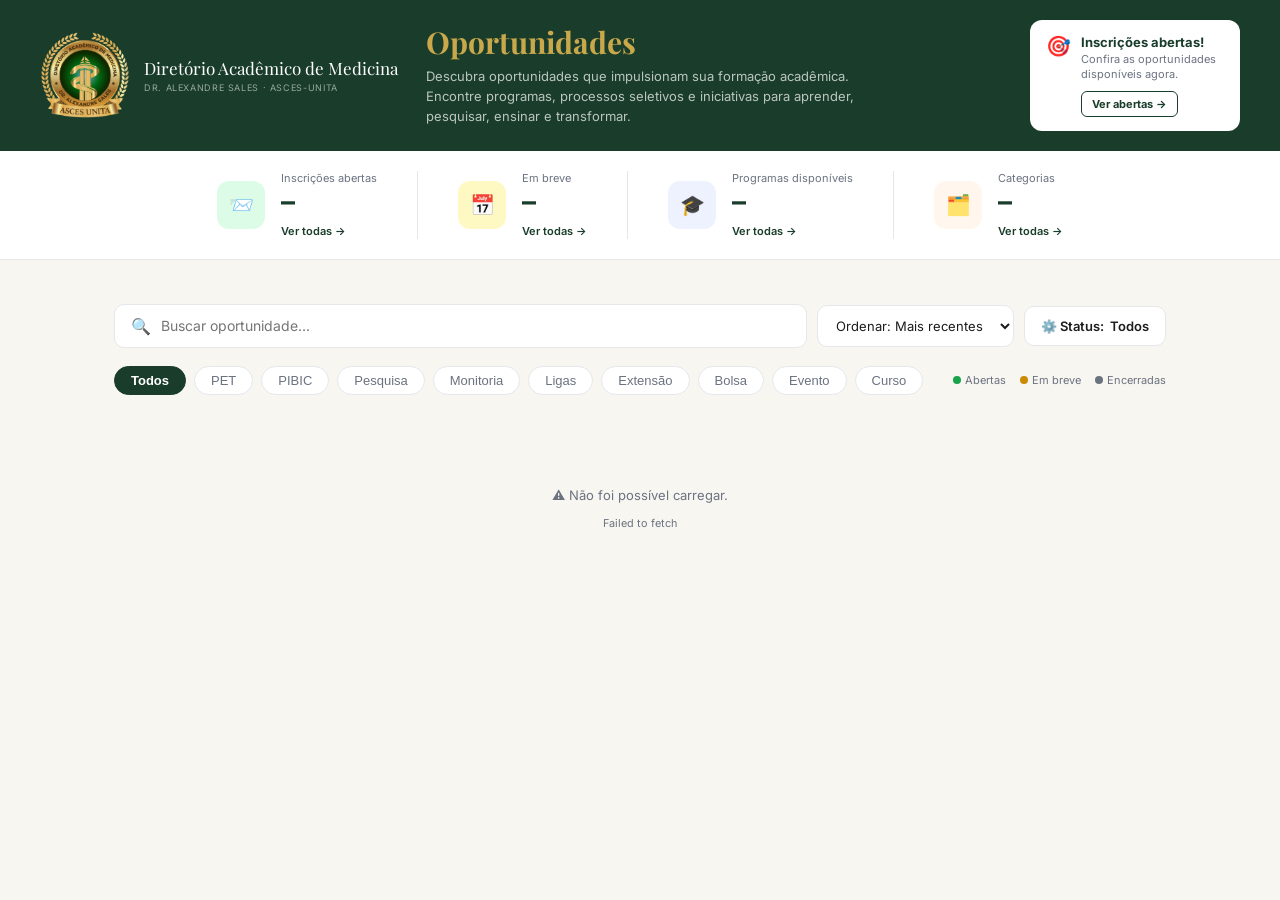
==== commit 58c9b5db: "Add files via upload" ====
--- a/index.html
+++ b/index.html
@@ -106,7 +106,7 @@
   </div>
 
   <!-- LISTA -->
-  <div class="oport-lista" id="oport-lista">
+  <div class="oport-grid" id="oport-grid">
     <div class="loading-wrap"><div class="spinner"></div><span>Carregando oportunidades...</span></div>
   </div>
 
--- a/style.css
+++ b/style.css
@@ -56,44 +56,28 @@
 .status-legend { display: flex; align-items: center; font-size: 11px; color: var(--cinza1); margin-left: auto; gap: 4px; }
 .leg-dot { width: 8px; height: 8px; border-radius: 50%; display: inline-block; }
 
-/* LISTA */
-.oport-lista { display: flex; flex-direction: column; gap: 14px; }
+/* GRID DE CARDS */
+.oport-grid { display: grid; grid-template-columns: repeat(4,1fr); gap: 22px; }
 
-/* CARD DE OPORTUNIDADE */
-.oport-card {
-  background: var(--branco);
-  border-radius: var(--radius);
-  box-shadow: var(--sombra);
-  border-left: 4px solid var(--verde);
-  display: grid;
-  grid-template-columns: 80px 1fr auto auto;
-  align-items: center;
-  gap: 20px;
-  padding: 20px 24px;
-  cursor: pointer;
-  transition: transform .18s, box-shadow .18s;
-}
-.oport-card:hover { transform: translateX(3px); box-shadow: 0 6px 28px rgba(26,61,43,.13); }
+.oport-card { background: var(--branco); border-radius: var(--radius); box-shadow: var(--sombra); overflow: hidden; display: flex; flex-direction: column; transition: transform .2s, box-shadow .2s; cursor: pointer; }
+.oport-card:hover { transform: translateY(-4px); box-shadow: 0 14px 40px rgba(26,61,43,.16); }
 
-.card-img-wrap { width: 72px; height: 72px; border-radius: 10px; overflow: hidden; background: #E8F0EB; display: flex; align-items: center; justify-content: center; font-size: 32px; flex-shrink: 0; }
-.card-img-wrap img { width: 100%; height: 100%; object-fit: cover; }
+.card-capa { height: 130px; position: relative; display: flex; align-items: center; justify-content: center; overflow: hidden; }
+.card-capa-bg { position: absolute; inset: 0; background-size: cover; background-position: center; }
+.card-capa-overlay { position: absolute; inset: 0; background: linear-gradient(to bottom, rgba(0,0,0,.1), rgba(0,0,0,.6)); }
+.card-capa-borda { position: absolute; bottom: 0; left: 0; right: 0; height: 3px; background: var(--dourado); }
+.card-logo-wrap { position: relative; z-index: 2; width: 58px; height: 58px; background: rgba(255,255,255,.15); border-radius: 50%; border: 2px solid rgba(255,255,255,.4); display: flex; align-items: center; justify-content: center; backdrop-filter: blur(4px); }
 
-.card-info { min-width: 0; }
-.card-status-tag { display: inline-flex; align-items: center; gap: 5px; font-size: 10px; font-weight: 700; letter-spacing: .08em; text-transform: uppercase; padding: 3px 9px; border-radius: 20px; margin-bottom: 6px; }
-.card-titulo { font-size: 17px; font-weight: 700; color: var(--verde); margin-bottom: 2px; line-height: 1.3; }
-.card-subtitulo { font-size: 12px; color: var(--cinza1); margin-bottom: 8px; }
-.card-desc { font-size: 13px; color: #444; line-height: 1.6; }
-
-.card-detalhes { display: flex; flex-direction: column; gap: 8px; min-width: 160px; flex-shrink: 0; }
-.card-det-item { display: flex; align-items: center; gap: 8px; font-size: 12px; color: var(--cinza1); }
-
-.card-acoes { display: flex; flex-direction: column; gap: 8px; min-width: 140px; flex-shrink: 0; }
-.btn-saiba { padding: 10px 16px; border-radius: 8px; background: var(--verde); color: #fff; font-family: var(--font); font-size: 13px; font-weight: 700; border: none; cursor: pointer; text-align: center; transition: background .15s; white-space: nowrap; }
-.btn-saiba:hover { background: var(--verde-md); }
-.btn-edital { padding: 9px 16px; border-radius: 8px; border: 1.5px solid var(--cinza2); background: var(--branco); color: var(--verde); font-family: var(--font); font-size: 13px; font-weight: 600; cursor: pointer; text-align: center; transition: all .15s; white-space: nowrap; }
-.btn-edital:hover { border-color: var(--verde); }
-.card-seta { color: var(--cinza2); font-size: 18px; flex-shrink: 0; }
-.oport-card:hover .card-seta { color: var(--verde); }
+.card-body { padding: 16px 16px 14px; flex: 1; display: flex; flex-direction: column; gap: 6px; }
+.card-cat { font-size: 10px; font-weight: 700; letter-spacing: .1em; color: var(--dourado); }
+.card-titulo { font-size: 15px; font-weight: 700; color: var(--verde); line-height: 1.35; }
+.card-subtitulo { font-size: 11px; color: var(--cinza1); font-weight: 500; }
+.card-desc { font-size: 12px; color: #444; line-height: 1.6; flex: 1; }
+.card-meta { display: flex; flex-direction: column; gap: 3px; }
+.card-meta-item { font-size: 11px; color: var(--cinza1); }
+.card-status-tag { display: inline-flex; align-items: center; gap: 5px; font-size: 10px; font-weight: 700; padding: 3px 9px; border-radius: 20px; width: fit-content; }
+.card-btn { display: flex; align-items: center; justify-content: center; gap: 6px; padding: 10px; border-radius: 8px; background: var(--verde); color: var(--branco); font-family: var(--font); font-size: 13px; font-weight: 600; border: none; cursor: pointer; transition: background .15s; margin-top: auto; }
+.card-btn:hover { background: var(--verde-md); }
 
 /* VER TODAS */
 .ver-todas-wrap { text-align: center; margin-top: 32px; }
@@ -132,8 +116,7 @@
   .header-card { display: none; }
   .contadores { padding: 16px 24px; flex-wrap: wrap; gap: 16px; }
   .contador-item { border-right: none; padding: 0; }
-  .oport-card { grid-template-columns: 60px 1fr; }
-  .card-detalhes, .card-acoes, .card-seta { display: none; }
+  .oport-grid { grid-template-columns: repeat(2,1fr); }
 }
 @media (max-width: 540px) {
   .oport-card { grid-template-columns: 1fr; }
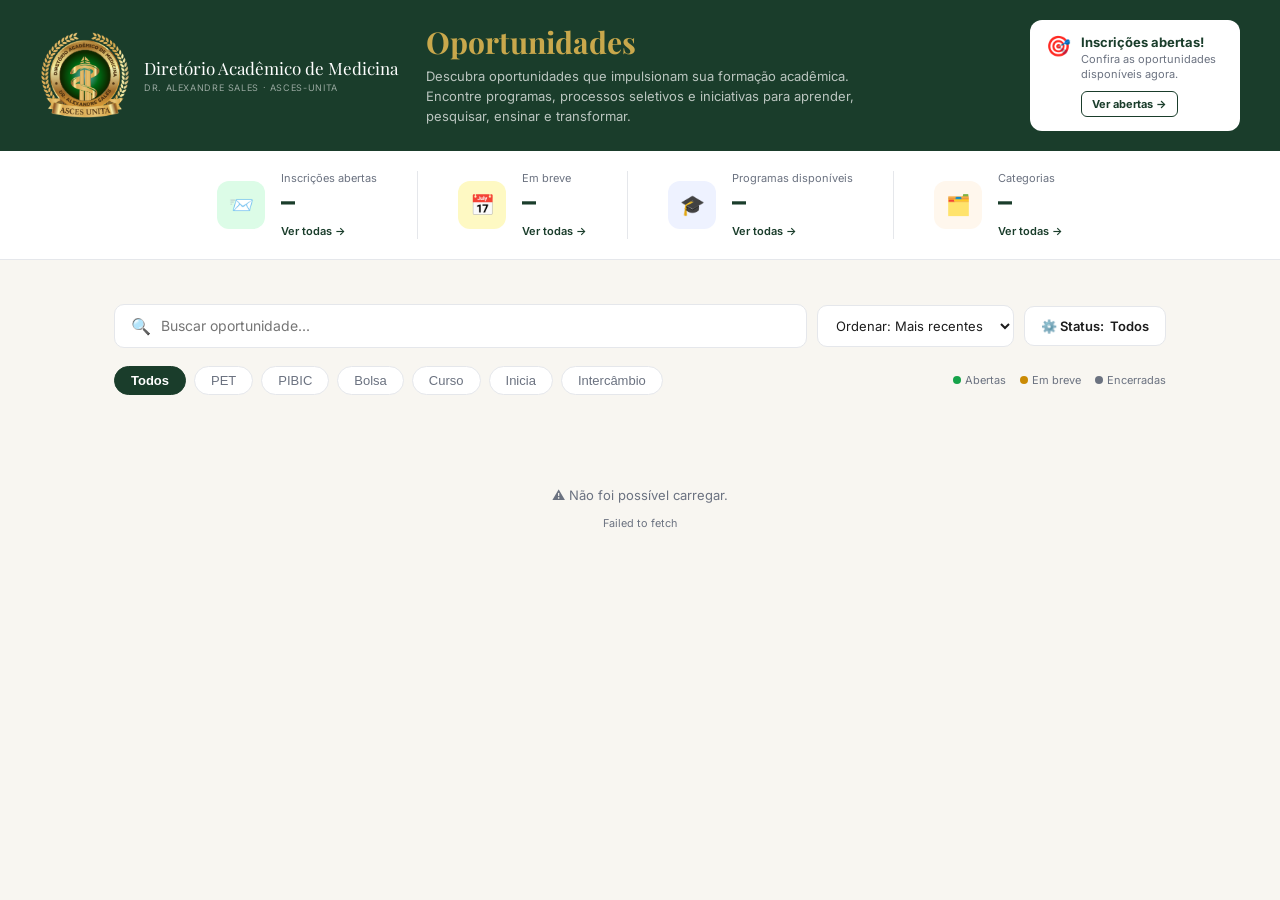
==== commit 6f70463e: "Update index.html" ====
--- a/index.html
+++ b/index.html
@@ -91,13 +91,10 @@
     <button class="cat-pill ativa" onclick="filtrarCat(this,'')">Todos</button>
     <button class="cat-pill" onclick="filtrarCat(this,'PET')">PET</button>
     <button class="cat-pill" onclick="filtrarCat(this,'PIBIC')">PIBIC</button>
-    <button class="cat-pill" onclick="filtrarCat(this,'Pesquisa')">Pesquisa</button>
-    <button class="cat-pill" onclick="filtrarCat(this,'Monitoria')">Monitoria</button>
-    <button class="cat-pill" onclick="filtrarCat(this,'Liga')">Ligas</button>
-    <button class="cat-pill" onclick="filtrarCat(this,'Extensão')">Extensão</button>
     <button class="cat-pill" onclick="filtrarCat(this,'Bolsa')">Bolsa</button>
-    <button class="cat-pill" onclick="filtrarCat(this,'Evento')">Evento</button>
     <button class="cat-pill" onclick="filtrarCat(this,'Curso')">Curso</button>
+    <button class="cat-pill" onclick="filtrarCat(this,'Inicia')">Inicia</button>
+    <button class="cat-pill" onclick="filtrarCat(this,'Intercâmbio')">Intercâmbio</button>
     <div class="status-legend">
       <span class="leg-dot" style="background:#16A34A"></span> Abertas
       <span class="leg-dot" style="background:#CA8A04;margin-left:10px"></span> Em breve
--- a/style.css
+++ b/style.css
@@ -8,7 +8,7 @@
 body { font-family: var(--font); background: var(--fundo); color: var(--texto); overflow-x: hidden; }
 a { text-decoration: none; color: inherit; }
 
-/* HEADER */
+/* HEADER */ 
 .header { background: var(--verde); display: grid; grid-template-columns: auto 1fr auto; align-items: center; gap: 28px; padding: 20px 40px; }
 .header-esquerda { display: flex; align-items: center; gap: 14px; }
 .header-logo-img { height: 90px; width: auto; object-fit: contain; flex-shrink: 0; }
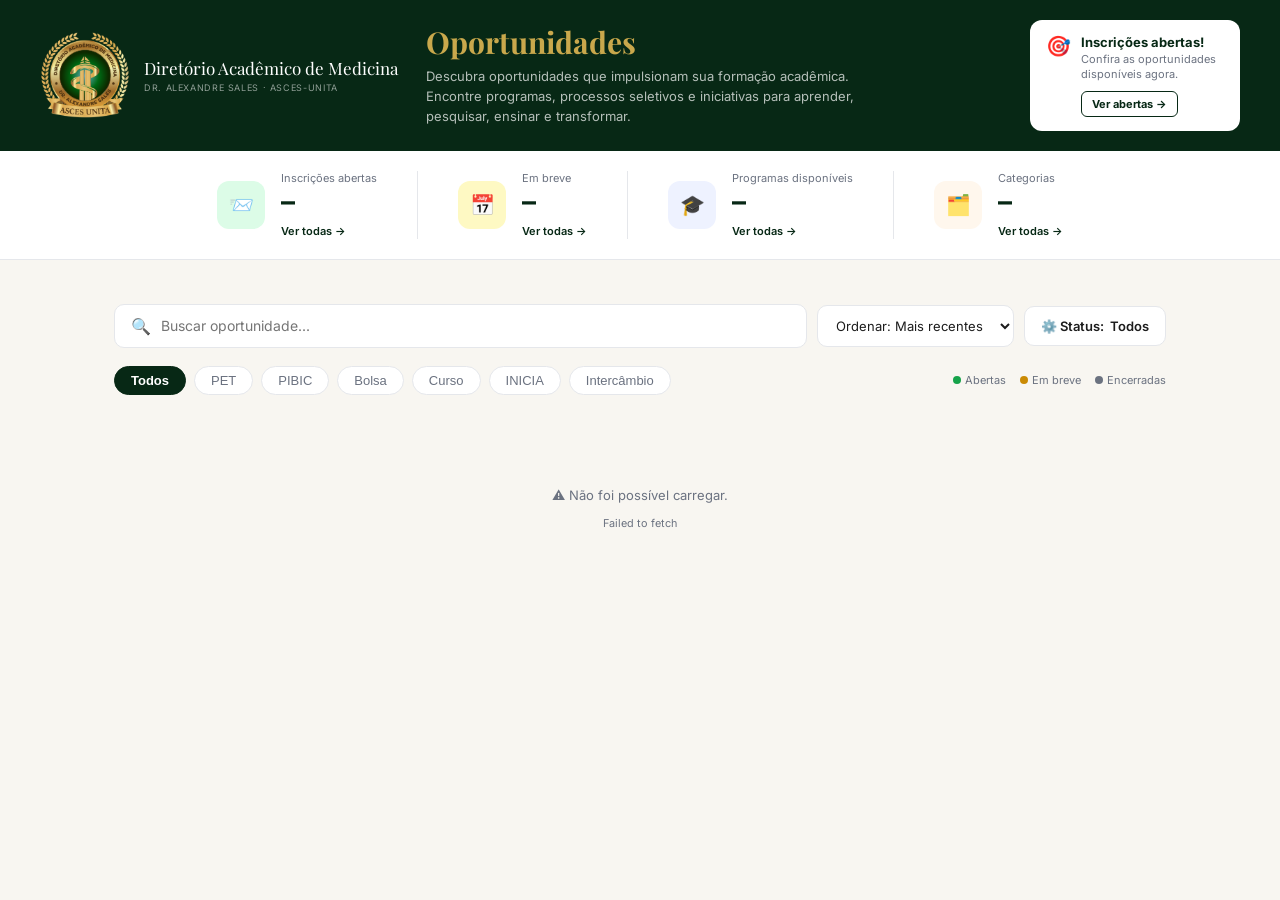
==== commit 09057354: "Update index.html" ====
--- a/index.html
+++ b/index.html
@@ -93,7 +93,7 @@
     <button class="cat-pill" onclick="filtrarCat(this,'PIBIC')">PIBIC</button>
     <button class="cat-pill" onclick="filtrarCat(this,'Bolsa')">Bolsa</button>
     <button class="cat-pill" onclick="filtrarCat(this,'Curso')">Curso</button>
-    <button class="cat-pill" onclick="filtrarCat(this,'Inicia')">Inicia</button>
+    <button class="cat-pill" onclick="filtrarCat(this,'INICIA')">INICIA</button>
     <button class="cat-pill" onclick="filtrarCat(this,'Intercâmbio')">Intercâmbio</button>
     <div class="status-legend">
       <span class="leg-dot" style="background:#16A34A"></span> Abertas
--- a/style.css
+++ b/style.css
@@ -1,6 +1,6 @@
 *, *::before, *::after { box-sizing: border-box; margin: 0; padding: 0; }
 :root {
-  --verde: #1A3D2B; --verde-md: #2D6A4F; --dourado: #C9A84C;
+  --verde: #072815; --verde-md: #2D6A4F; --dourado: #C9A84C;  
   --fundo: #F8F6F1; --branco: #FFFFFF; --cinza1: #6B7280; --cinza2: #E5E7EB;
   --texto: #1C1C1C; --radius: 12px; --sombra: 0 2px 16px rgba(26,61,43,.09);
   --font: 'Inter', sans-serif; --font-d: 'Playfair Display', serif;
